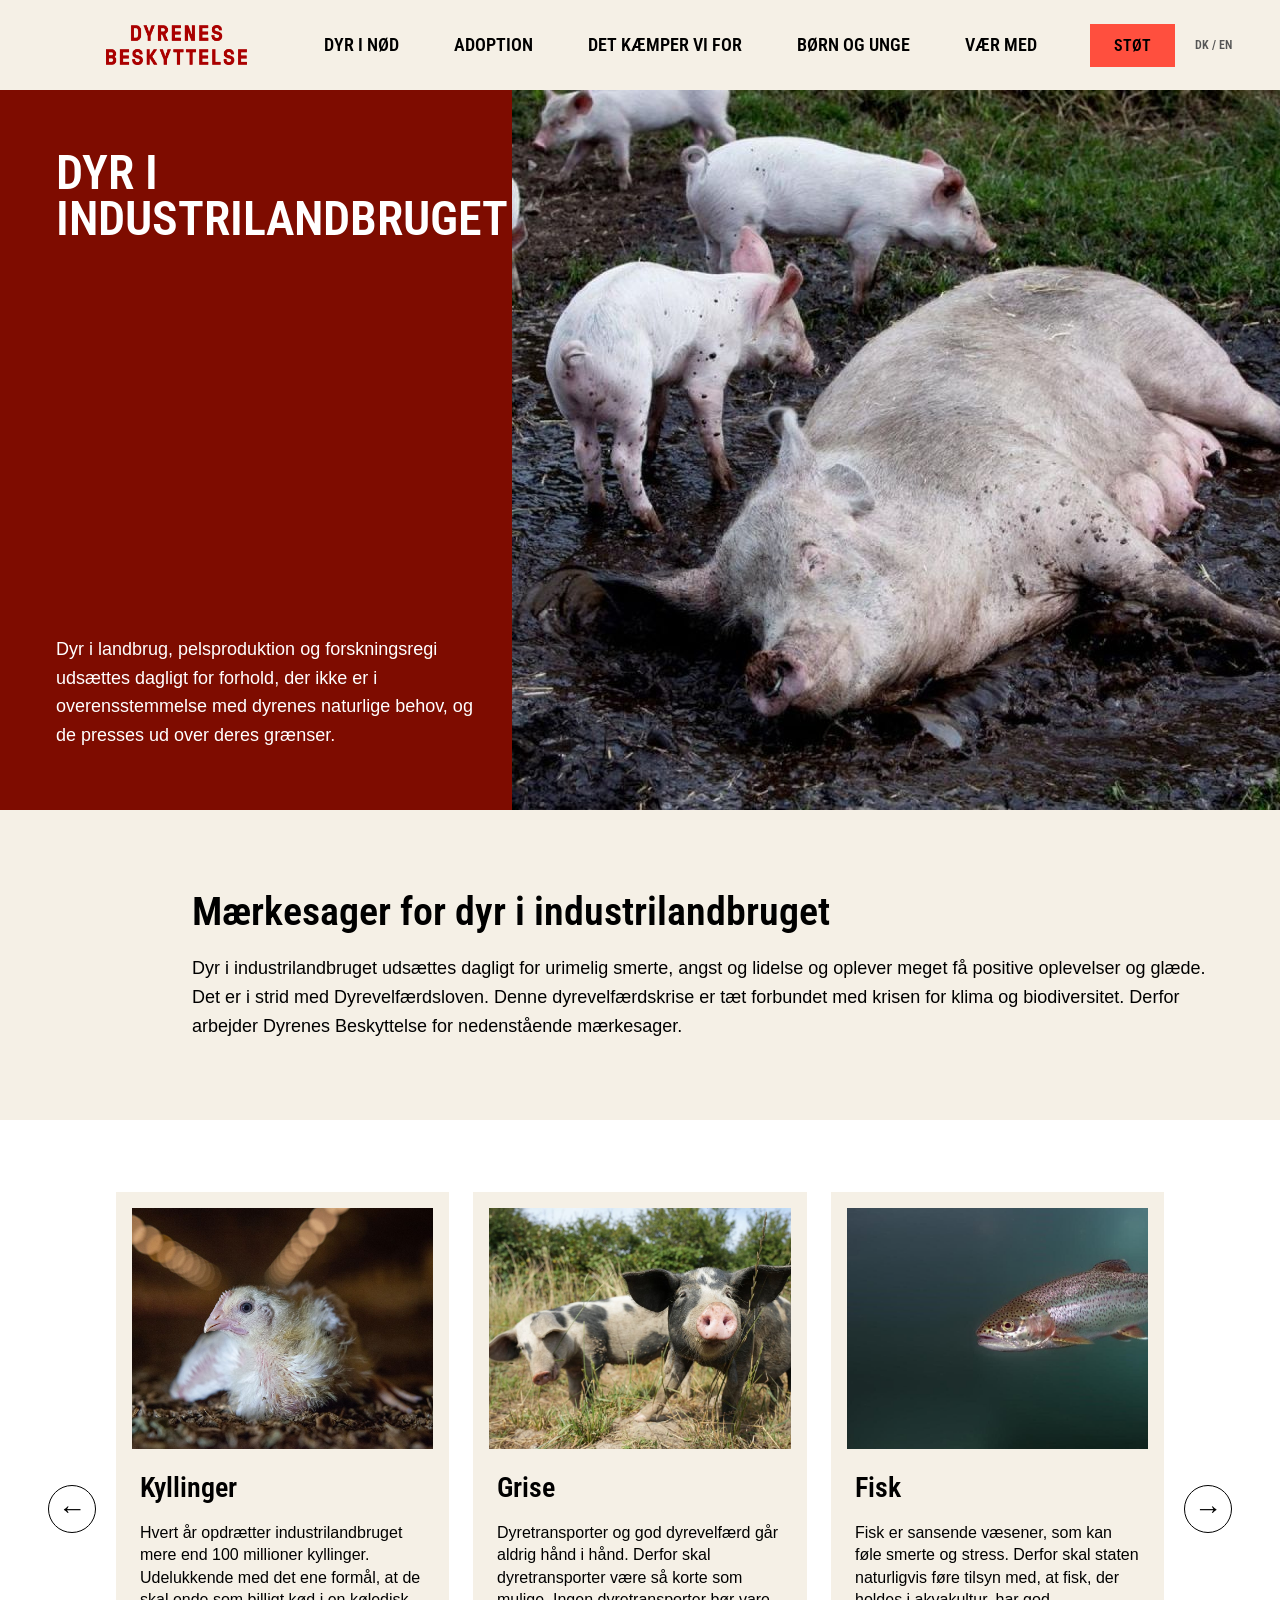
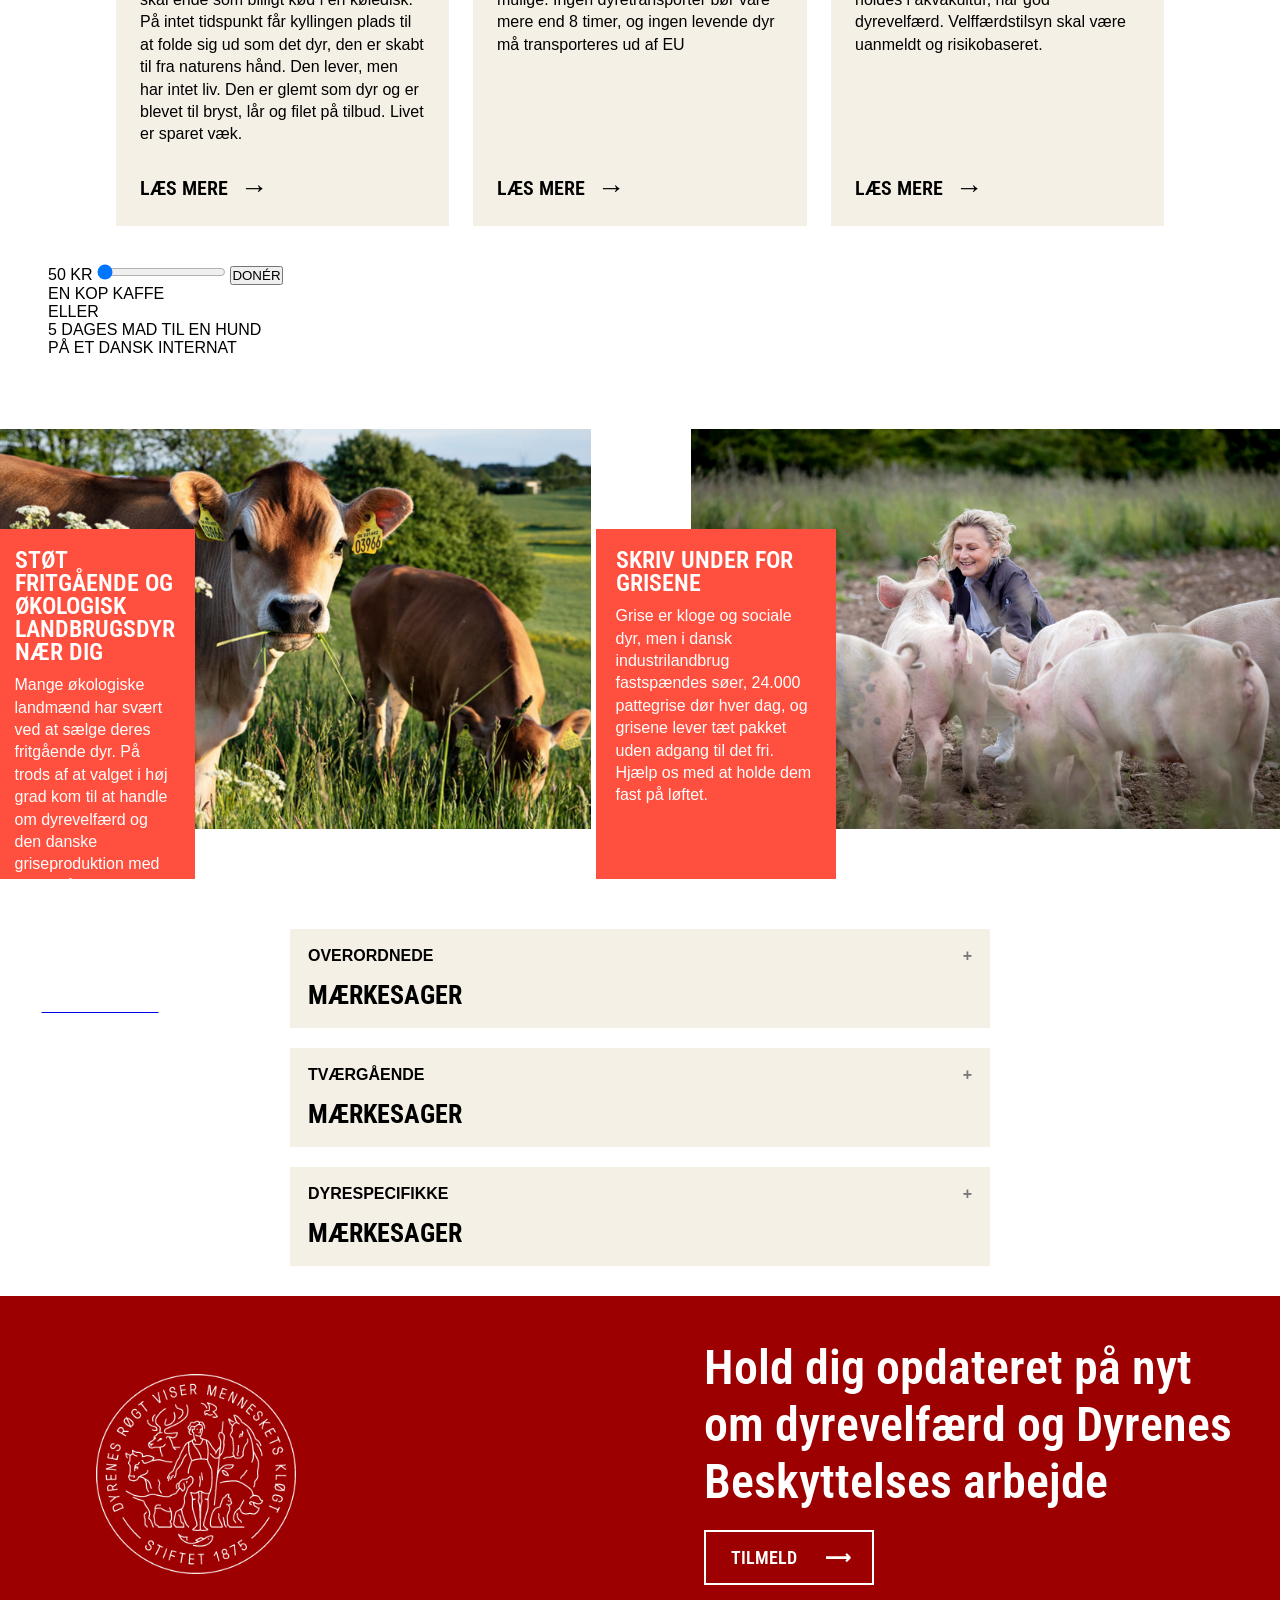
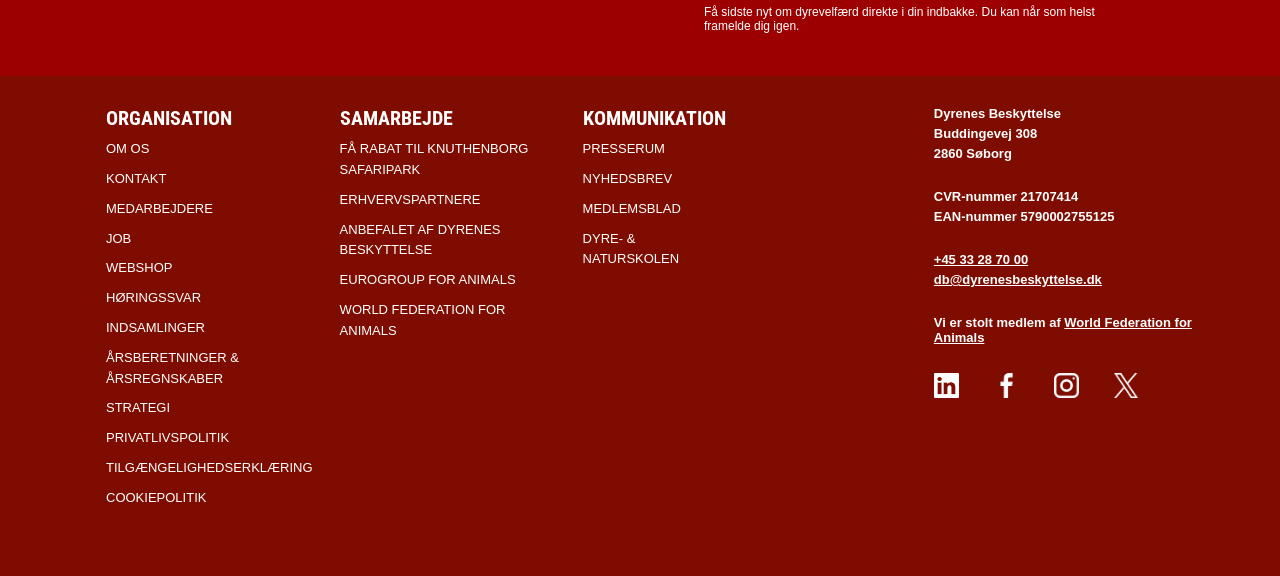
==== index.html @ 5dc99b16 "Rettelser" ====
<!DOCTYPE html>
<html lang="da">
<head>
    <meta charset="UTF-8">
    <meta name="viewport" content="width=device-width, initial-scale=1.0">
    <title>Dyrenes Beskyttelse</title>
    <link rel="icon" href="images/favicon.ico" type="image/x-icon">
    

    <link rel="stylesheet" href="stylesheet/style.css">
    <link rel="stylesheet" href="stylesheet/donationsslider.css">

    <link rel="preconnect" href="https://fonts.googleapis.com">
    <link rel="preconnect" href="https://fonts.gstatic.com" crossorigin>
    <link href="https://fonts.googleapis.com/css2?family=Roboto+Condensed:wght@600&display=swap" rel="stylesheet">
    <script src="scripts/carousel.js" defer></script>
    <script src="scripts/slide-drawer.js" defer></script>
    <script src="scripts/donation-slider.js" defer></script>
    <script src="scripts/accordion.js" defer></script>
</head>
<body>
    <header class="navbar">
        <a href="#" class="logo" aria-label="Forside">
            <img src="images/logoet.png" alt="Dyrenes Beskyttelse logo">
        </a>

        <nav aria-label="Hovednavigation">
            <ul class="nav-links">
                <li><a href="#">Dyr i nød</a></li>
                <li><a href="#">Adoption</a></li>
                <li><a href="index.html">Det kæmper vi for</a></li>
                <li><a href="#">Børn og unge</a></li>
                <li><a href="#">Vær med</a></li>
            </ul>
        </nav>
        
        <div class="nav-actions">
            <button class="support-btn" type="button">STØT</button>
            <span class="language-switch">DK / EN</span>
        </div>
    </header>

    <main>
        <section class="hero" aria-label="Hero banner">
            <div class="hero-content">
                <div class="hero-text">
                    <h1>Dyr i industrilandbruget</h1>
                    <p>Dyr i landbrug, pelsproduktion og forskningsregi udsættes dagligt for forhold, der ikke er i overensstemmelse med dyrenes naturlige behov, og de presses ud over deres grænser.</p>
                </div>
            </div>
            <div class="hero-image-wrap">
                <img src="images/dyr-i-industrilandbruget.jpg" alt="Dyr i industrilandbruget">
            </div>
        </section>
        <section class="content-section">
            <div class="content-section-inner">
                <h1>Mærkesager for dyr i industrilandbruget</h1>
                <p>Dyr i industrilandbruget udsættes dagligt for urimelig smerte, angst og lidelse og oplever meget få positive oplevelser og glæde. Det er i strid med Dyrevelfærdsloven. Denne dyrevelfærdskrise er tæt forbundet med krisen for klima og biodiversitet. Derfor arbejder Dyrenes Beskyttelse for nedenstående mærkesager.</p>
            </div>
        </section>

        <section>
            <div class="support-drawer" id="supportDrawer">
                <div class="support-drawer__inner">
                    <button class="support-drawer__close" id="supportDrawerClose">&#10799;</button>

                    <h2>Hvordan vil du støtte?</h2>
                    <p>poop</p>

                    <form>
                        <label>Navn:</label>
                        <input type="text" />

                        <label>Telefon:</label>
                        <input type="text" />

                        <label>E-mail:</label>
                        <input type="email" />

                        <label>Vejnavn og husnummer:</label>
                        <input type="text" />

                        <button class="support-drawer__submit">BESTIL SALGSVURDERING</button>
                    </form>

                </div>
            </div>
        </section>

        <section class="issue-carousel" aria-label="Flere mærkesager">
            <div class="issue-carousel-inner" data-issue-carousel>
                <div class="carousel-shell">
                    <button class="carousel-arrow" type="button" data-carousel-direction="previous" aria-label="Vis forrige mærkesag">&#8592;</button>
                    <div class="carousel-viewport">
                        <div class="carousel-track">
                            <article class="carousel-card">
                                <img src="images/kylling.jpg" alt="Kylling i en stald">
                                <div class="carousel-card-content">
                                    <h2>Kyllinger</h2>
                                    <p>Hvert år opdrætter industrilandbruget mere end 100 millioner kyllinger. Udelukkende med det ene formål, at de skal ende som billigt kød i en køledisk. På intet tidspunkt får kyllingen plads til at folde sig ud som det dyr, den er skabt til fra naturens hånd. Den lever, men har intet liv. Den er glemt som dyr og er blevet til bryst, lår og filet på tilbud. Livet er sparet væk.</p>
                                    <a class="carousel-card-link" href="kyllinger.html">LÆS MERE <span aria-hidden="true">&#8594;</span></a>
                                </div>
                            </article>
                            <article class="carousel-card">
                                <img src="images/glade-grise-udenfor.jpg" alt="Grise udenfor">
                                <div class="carousel-card-content">
                                    <h2>Grise</h2>
                                    <p>
                                        Dyretransporter og god dyrevelfærd går aldrig hånd i hånd. Derfor skal dyretransporter være så korte som mulige. Ingen dyretransporter bør vare mere end 8 timer, og ingen levende dyr må transporteres ud af EU
                                    </p>
                                    <a class="carousel-card-link" href="grise.html">LÆS MERE <span aria-hidden="true">&#8594;</span></a>
                                </div>
                            </article>
                            <article class="carousel-card">
                                <img src="images/flot-fisk.jpg" alt="Fisk i vand">
                                <div class="carousel-card-content">
                                    <h2>Fisk</h2>
                                    <p>
                                        Fisk er sansende væsener, som kan føle  smerte og stress.
                                        Derfor skal staten naturligvis føre tilsyn med, at fisk, der
                                        holdes i akvakultur, har god dyrevelfærd. Velffærdstilsyn
                                        skal være uanmeldt og risikobaseret.
                                    </p>
                                    <a class="carousel-card-link" href="fisk.html">LÆS MERE <span aria-hidden="true">&#8594;</span></a>
                                </div>
                            </article>
                            <article class="carousel-card carousel-card--transport">
                                <img src="images/grisetransport.jpg" alt="Grise på transport">
                                <div class="carousel-card-content">
                                    <h2>Stop Brutale Dyretransporter</h2>
                                    <p>Dyretransporter og god dyrevelfærd går aldrig hånd i hånd. Derfor skal dyretransporter være så korte som mulige. Ingen dyretransporter bør vare mere end 8 timer, og ingen levende dyr må transporteres ud af EU</p>
                                    <a class="carousel-card-link" href="dyretransporter.html">LÆS MERE <span aria-hidden="true">&#8594;</span></a>
                                </div>
                            </article>
                            <article class="carousel-card">
                                <img src="images/ko-i-industrilandbrug-bovaer.jpg" alt="Ko i industrilandbruget">
                                <div class="carousel-card-content">
                                    <h2>Bovaer</h2>
                                    <p>Bovaer skal mindske køers metanudslip. Dyrenes Beskyttelse mener, at færre dyr i produktionen er vigtigere for dyrevelfærden end kemiske fodertilsætningsstoffer.</p>
                                    <a class="carousel-card-link" href="bovaer.html">LÆS MERE <span aria-hidden="true">&#8594;</span></a>
                                </div>
                            </article>
                        </div>
                    </div>
                    <button class="carousel-arrow" type="button" data-carousel-direction="next" aria-label="Vis næste mærkesag">&#8594;</button>
                <br>
                </div>
            </div>

<div class="donation-widget">
	<section class="donation" aria-label="Vælg dit donationsbeløb">
		<section class="donation__controls">
			<output class="donation__amount" data-donation-amount aria-live="polite">50 KR</output>
			<input
				class="donation__slider"
				data-donation-slider
				type="range"
				min="50"
				max="500"
				step="50"
				value="50"
				aria-label="Vælg donationsbeløb i kroner"
			>
			<button class="donation__button" type="button">DONÉR</button>
		</section>

		<section class="donation__impact" aria-live="polite" aria-atomic="true">
			<p class="donation__equivalent" data-donation-equivalent>EN KOP KAFFE</p>
			<p class="donation__separator">ELLER</p>
			<p class="donation__description" data-donation-description>5 DAGES MAD TIL EN HUND<br>PÅ ET DANSK INTERNAT</p>
		</section>
	</section>
</div>

        </section>

        <section class="two-link-img">
            <img src="images/ko.png" alt="STØT FRITGÅENDE OG ØKOLOGISK LANDBRUGSDYR NÆR DIG">
            <img src="images/støt-grisene.png" alt="STØT GRISENE">
        </section>
        <section class="two-link-box">
            <div class="two-link-box-inner">
                <h1>Støt fritgående og økologisk landbrugsdyr nær dig</h1>
                <p>Mange økologiske landmænd har svært ved at sælge deres fritgående dyr. På trods af at valget i høj grad kom til at handle om dyrevelfærd og den danske griseproduktion med fokus på blandt andet fritgående grise, så er der ikke et marked til økogrise lige nu. </p>
                <a href="fritgaaende-landbrugsdyr.html">
  	            <button class="frit-btn" type="button">Læs mere &nbsp; &nbsp; ⟶</button>
                </a> 
            </div>
            <div class="two-link-box-inner">
                <h1>Skriv under for grisene</h1>
                <p>Grise er kloge og sociale dyr, men i dansk industrilandbrug fastspændes søer, 24.000 pattegrise dør hver dag, og grisene lever tæt pakket uden adgang til det fri. Hjælp os med at holde dem fast på løftet.</p>
                <button class="transp-btn" type="button">Skriv under her &nbsp; &nbsp; &nbsp; ⟶</button>
            </div>
        </section>

        <section class="placing-accordion">   
<button class="accordion">
    <h1>OVERORDNEDE</h1>
    <br>
    <h2>MÆRKESAGER</h2>
</button>
<div class="panel">
    <ol class="bullet">
        <li>En bæredygtig produktion af dyr kræver god dyrevelfærd og respekt for klima og biodiversiteten</li>
        <li>Et økologisk fødevaresystem med fokus på plantebaserede fødevarer og en animalsk produktion med reduceret dyretæthed og styrket lokal slagtning.</li>
        <li>National dyrevelfærdslov, som er udmøntet i konkrete dyrevelfærdsforbedringer for alle dyrearter</li>                
        <li>EU-dyrevelfærdslovgivning, der sikrer bedre dyrevelfærd for alle dyrearter</li>
        <li>EU-mærkning af fødevarer efter produktionsmetoder og dyrevelfærdsindikatorer</li>
        <li>”Anbefalet af Dyrenes Beskyttelse” udgør minimumskrav for det gode dyreliv</li>
    </ol>
</div>

<button class="accordion">
    <h1>TVÆRGÅENDE</h1>
    <br>
    <h2>MÆRKESAGER</h2>
</button>
<div class="panel">
    <ol class="bullet">
        <li>Ingen dyr i bure – alle dyr på friland</li>
        <li>Stop for lemlæstelser af dyr</li>
        <li>Stop for ensidig avl af dyr, der skaber dyrevelfærdsproblemer</li>                
        <li>Forbud mod lange transporter af levende dyr (over 8 timer)</li>
        <li>Forbud mod lange transporter af ikke-fravænnede kalve</li>
        <li>Velfærdstilsyn for fisk i akvakultur</li>
    </ol>
</div>

<button class="accordion">
    <h1>DYRESPECIFIKKE</h1>
    <br>
    <h2>MÆRKESAGER</h2>
</button>
<div class="panel">
    <ol class="bullet">
        <li>Udfasning af CO2 bedøvelse af svin</li>
        <li>Forbud mod fiksering af søer > Løse søer</li>
        <li>Stop for rutinemæssig halekupering af grise > Hele haler</li>                
        <li>Forbud mod kirurgisk kastration af hangrise > Intakte hangrise</li>
        <li>Stop for avl for meget store kuld hos søer > Større overlevelse hos pattegrise</li>
        <li>Lovkrav om grovfoder til søer og slagtesvin > færre mavesår hos søer og slagtesvin – </li>
        <li>Krav om mindsket brug af antibiotika til pattegrise > Senere fravænning af pattegrise</li>
        <li>Forbud mod minkavl > Ingen mink i produktion </li>
        <li>Udfasning/regulering af bedøvelse af fjerkræ med vandbad/strøm</li>                
        <li>Forbud mod hurtigt voksende slagtekyllinger > Langsomt voksende slagtekyllinger</li>
        <li>Forbud mod burægsproduktion > Ingen høner i bure</li>
        <li>Forbud mod produktionen af foie gras i Europa og stop for import og markedsføring > ingen tvangsfodring af ænder</li>
        <li>Fjerkræ på friland – krav om adgang til udeareal for fjerkræ</li>
        <li>Stop for tidlig adskillelse af ko og kalv > Ko-kalv sammen</li>
        <li>Ingen kvæg skal gå på stald året rundt > Alle kvæg på græs</li>                
        <li>En bæredygtig malkekvægsproduktion inkluderer også kalve og ungdyr</li>
        <li>Færre halte malkekøer > Sunde malkekøer uden klov- og lemmelidelser</li>
        <li>Mest mulig begrænsning af dyr til forsøg i forskning og undervisning, herunder mindst mulig smerte/lidelse/angst, fremme af alternativer samt forbedring af opstaldning og pasning</li>
        <li>Forbud mod brug af hesteblodshormoner</li>
    </ol>
</div>
</section>

      <!-- Her starter footeren -->
        <section>
            <div class="footer-top">
                <img class="footer-emblem" src="images/Dyrenes-Beskyttelse-case-emblem.png" alt="Dyrenes Beskyttelse-emblem">
                <div class="footer-top-text">
                    <h1>Hold dig opdateret på nyt <br> om dyrevelfærd og Dyrenes <br> Beskyttelses arbejde</h1>
                    <button class="footer-top-btn" type="button">TILMELD &nbsp; &nbsp; &nbsp; ⟶</button>
                    <p>Få sidste nyt om dyrevelfærd direkte i din indbakke. Du kan når som helst <br> framelde dig igen.</p>
                </div>
            </div>
        </section>

        <footer class="footer">
            <div class="footer-nav-item">
                <h3>ORGANISATION</h3>
                <ul style = "list-style-type: none;">
                    <li>OM OS</li>
                    <li>KONTAKT</li>
                    <li>MEDARBEJDERE</li>
                    <li>JOB<li>
                    <li>WEBSHOP</li>
                    <li>HØRINGSSVAR</li>
                    <li>INDSAMLINGER</li>
                    <li>ÅRSBERETNINGER & <br> ÅRSREGNSKABER</li>
                    <li>STRATEGI</li>
                    <li>PRIVATLIVSPOLITIK</li>
                    <li>TILGÆNGELIGHEDSERKLÆRING</li>
                    <li>COOKIEPOLITIK</li>
                </ul>
            </div>

            <div class="footer-nav-item">
                <h3>SAMARBEJDE</h3>
                <ul style = "list-style-type: none;">
                    <li>FÅ RABAT TIL KNUTHENBORG <br> SAFARIPARK</li>
                    <li>ERHVERVSPARTNERE</li>
                    <li>ANBEFALET AF DYRENES <br> BESKYTTELSE</li>
                    <li>EUROGROUP FOR ANIMALS<li>
                    <li>WORLD FEDERATION FOR ANIMALS</li>
                </ul>
            </div>

            <div class="footer-nav-item">
                <h3>KOMMUNIKATION</h3>
                <ul style = "list-style-type: none;">
                    <li>PRESSERUM</li>
                    <li>NYHEDSBREV</li>
                    <li>MEDLEMSBLAD</li>
                    <li>DYRE- & NATURSKOLEN<li>
                </ul>
            </div>

            <div class="footer-nav-contact">
                <p>Dyrenes Beskyttelse</p>
                <p>Buddingevej 308</p>
                <p>2860 Søborg</p>
                <br>
                <p>CVR-nummer 21707414</p>
                <p>EAN-nummer 5790002755125</p>
                <br>
                <p class="footer-link">+45 33 28 70 00</p>
                <p class="footer-link">db@dyrenesbeskyttelse.dk</p>
                <br>
                <p>Vi er stolt medlem af <span class="p footer-link">World Federation for Animals</span></p>
                <br>
                <div class="socials-logo">
                    <img src="images/linkedin-logo.png" alt="LinkedIn Logo">
                    <img src="images/facebook-logo.png" alt="Facebook Logo">
                    <img src="images/instagram-logo.png" alt="Instagram Logo">
                    <img src="images/twitter-logo.png" alt="Twitter Logo">
                </div>
            </div>
        </footer>
    </main>
</body>
</html>
---- stylesheet/style.css ----
*{
    margin:0;
    padding:0;
    box-sizing:border-box;
}

:root{
    --bg:#F5F0E6;
    --red:#7E0C00;
    --button:#FF4F3E;
    --dark:#000000;
    --footer-top:#9D0000;
}

body{
    padding-top: 90px;
    background:#fff;
    font-family:Helvetica, sans-serif;
}

ul {
    padding-left: 25px;
}

li {
    font-size:18px;
    line-height:1.6;

    color: #000;
    font-family: "Roboto", sans-serif;
    font-size: 13px;
    margin-bottom: 9px;
    margin-top: 9px;
    cursor: auto;
}

h3 {
    color: #fff;
    font-family:"Roboto Condensed", sans-serif;
    font-size: 20px;
}

/* NAVBAR */
.navbar{
    height:90px;
    background:var(--bg);
    z-index: 999;

    position: fixed;
    top: 0;
    width: 100%;

    display:flex;
    align-items:center;
    justify-content:space-between;

    padding: 0 48px;
    padding-left: 106px;
    
}

/* LOGO */

.logo{
    display:flex;
    align-items:center;
    flex-shrink:0;
}

.logo img {
    height:40px;
    width:auto;
    display:block;
}

/* MENU */

.nav-links {
    display:flex;
    align-items:center;
    list-style:none;
    gap:55px;
}

.nav-links a {
    text-decoration:none;
    color:#000;

    font-family:"Roboto Condensed", sans-serif;
    font-size:18px;
    font-weight:600;
    text-transform:uppercase;
}

.nav-links a:hover{
    text-decoration-line: underline;
    text-decoration-color: var(--button);
}

/* HØJRE SIDE */

.nav-actions{
    display:flex;
    align-items:center;
    gap:20px;
}

/* STØT KNAP */

.support-btn{
    border:none;
    background:#FF4F3E;

    padding:12px 24px;

    cursor:pointer;

    font-family:"Roboto Condensed", sans-serif;
    font-size:16px;
    font-weight:600;
    text-transform:uppercase;
}

/* DK / EN */

.language-switch{
    font-family:"Roboto Condensed", sans-serif;
    font-size:12px;
    font-weight:600;

    color:#555;
}

/* HERO */

.hero{
    height:720px;
    display:flex;
    width:100%;
    background:#fff;
}

.hero-content{
    width:40%;
    background:#7E0C00;
    display:flex;
    align-items:stretch;
    justify-content:center;
    padding:60px 60px 60px 90px;
}

.hero-text{
    display:flex;
    flex-direction:column;
    justify-content:space-between;
    max-width:430px;
    color:#fff;
}

.hero-text h1{
    font-family:"Roboto Condensed", sans-serif;
    font-size:48px;
    line-height:0.96;
    font-weight:600;
    text-transform:uppercase;
    margin-bottom:32px;
}

.hero-text p{
    font-family:Helvetica, Arial, sans-serif;
    font-size:18px;
    line-height:1.6;
    color:#fff;
}

.hero-image-wrap{
    flex:1;
    background:#f3f3f3;
    overflow:hidden;
}

.hero-image-wrap img{
    width:100%;
    height:100%;
    display:block;
    object-fit:cover;
}

/* støt drawer*/

.support-drawer {
    position: fixed;
    top: 0;
    right: -650px; 
    width: 650px;
    height: 100vh;
    background: #ffffff;
    border-radius: 15px 0px 0px 15px;
    box-shadow: 0px;
    transition: right 0.45s ease;
    z-index: 9999;
    display: flex;
    flex-direction: column;
    overflow-y: auto;
}

.support-drawer.open {
    right: 0;
    box-shadow: -8px 0px 10px rgba(0,0,0,0.18);
}

.support-drawer__inner {
    margin: 80px 50px 20px 50px;
    padding: 20px 20px 0px 20px;
    border: 1px solid #cfcfcf;
}

.support-drawer__close {
    position: absolute;
    top: 22px;
    right: 22px;
    font-size: 34px;
    background: none;
    border: none;
    cursor: pointer;
    color:var(--dark);
}

.support-drawer__inner h2 {
    font-weight: bold;
    margin-bottom: 5px;
    font-family:"Roboto Condensed", sans-serif;
    color: var(--dark);
    text-align: left;
}

.support-drawer__inner p {
    font-size: 16px;
    line-height: 1.55;
    color: #444;
    margin-bottom: 30px;
    font-family: sans-serif;
    text-align: left;
}

.support-drawer__inner .accentuated {
    font-weight: bold;
}

.support-drawer form {
    display: flex;
    flex-direction: column;
    gap: 22px;
}

.support-drawer label {
    font-size: 15px;
    font-weight: 600;
    color: #222;
    margin-bottom: 6px;
    font-family: sans-serif;
}

.donation-button  {
    padding: 14px;
    border: 1px solid #cfcfcf;
    font-size: 16px;
    color: #000;
    font-family: sans-serif;
    font-weight: 100;
    outline: 0px;
}

.clicked {
    background-color: #00ff00;
}

.support-drawer input {
    padding: 14px;
    border: 1px solid #cfcfcf;
    font-size: 16px;
    color: #000;
    font-family: sans-serif;
    font-weight: 100;
    outline: 0px;
}

.support-drawer input:focus {
    border: 1px solid var(--red);
    box-shadow: 0 0 0 5px rgba(158, 0, 0, 0.18);
}

.support-drawer__submit {
    margin-top: 10px;
    padding: 15px 16px;
    background: var(--footer-top);
    color: #fff;
    border: 0px solid;
    font-size: 17px;
    font-weight: 600;
    cursor: pointer;
    border-radius: 0px;
}

.donation-button {
    margin-top: 10px;
    padding: 15px 16px;
    background: #fff;
    color: #000;
    border: 0.5px solid #cfcfcf;
    font-size: 17px;
    font-weight: 600;
    cursor: pointer;
    border-radius: 0px;
}

.donation-button__selected {
    margin-top: 10px;
    padding: 15px 16px;
    background: var(--footer-top);
    color: #fff;
    border: 1px solid #cfcfcf;
    font-size: 17px;
    font-weight: 600;
    cursor: pointer;
    border-radius: 0px;
}

.buttons-row {
    display: flex;
    flex-direction: row;
    align-items: center;
}

.inputfield-row {
    display: flex;
    flex-direction: row;
    gap: 45px;
    align-items: center;
}

.support-drawer .input-wrapper {
    position: relative;
    display: flex;
    flex: 1;
}

.support-drawer .input-wrapper input {
    width: 100%;
    box-sizing: border-box;
}

.support-drawer .input-wrapper.required::after {
    content: "*";
    position: absolute;
    right: 16px;
    top: 60%;
    transform: translateY(-50%);
    color: #999999;
    font-size: 25px;
    pointer-events: none;
}

.columnpls {
    display: flex;
    flex-direction: column;
}

.missing-input__customAmount,
.missing-input__firstnameSign, .missing-input__lastnameSign, .missing-input__emailSign,
.missing-input__firstnameSupport, .missing-input__lastnameSupport, .missing-input__emailSupport {
    margin-top: 5px;
    font-style: italic;
    font-size: 13px;
    color: var(--red);
    display: block;
}

.container {
    display: block;
    position: relative;
    padding-left: 35px;
    margin-bottom: 12px;
    cursor: pointer;
    font-size: 22px;
    user-select: none;
}

/* Hide the browser's default checkbox */
.container input {
    position: absolute;
    opacity: 0;
    cursor: pointer;
    height: 0;
    width: 0;
}

/* Create a custom checkbox */
.checkmark {
    position: absolute;
    top: 0;
    left: 0;
    height: 25px;
    width: 25px;
    border: solid 1px #cfcfcf;
    border-radius: 50px;
}

.checkmark:hover {
    border: 1px solid var(--red);
    box-shadow: 0 0 0 5px rgba(158, 0, 0, 0.18);
    transition: all 0.25s ease;
}

/* checkmark icon is hidden by default */
.checkmark:after {
    content: "";
    position: absolute;
    display: none;
}

/* and toggled when clicked */
.container input:checked ~ .checkmark:after {
    display: block;
}

/* styling the icon itself */
.container .checkmark:after {
    left: 8px;
    top: 4px;
    width: 5px;
    height: 10px;
    border: solid #cfcfcf;
    border-width: 0 3px 3px 0;
    transform: rotate(45deg);
}

/* just to get the checkmark and the text aligned */
.checkmark-desc__box {
    display: flex;
    flex-direction: row;
    margin-bottom: -40px;
}

.checkmark-desc__box p, .privacypolicy-text p {
    text-align: left;
}

/* content section */

.content-section{
    background:var(--bg);
    padding-bottom: 80px;
    padding-top: 80px;
}

.content-section-inner{
    max-width:1040px;
    margin-left: 15%;
        
}

.content-section-inner h1 {
    font-family:"Roboto Condensed", sans-serif;
    font-size:40px;
    line-height:1.1;
    font-weight:600;
    margin-bottom:20px;
}

.content-section-inner p{
    font-size:18px;
    line-height:1.6;
}

.content-section h1{
    font-family:"Roboto Condensed", sans-serif;
    font-size:40px;
    line-height:1.1;
    font-weight:600;
    margin-bottom:20px;
    
}

.bodytext-section{
    background: #fff;
    padding-top: 40px;
}

.bodytext-section-inner{
    max-width:1040px;
    margin-left: 15%;
        
}

.bodytext-section h1{
    font-family:"Roboto Condensed", sans-serif;
    font-size:40px;
    line-height:1.1;
    font-weight:600;
    margin-bottom:20px;
    
}

.bodytext-section p, li{
    font-size:18px;
    line-height:1.6;  
}

.bullet li{
    font-family: Helvetica, Arial, sans-serif;
    font-size:18px;
    line-height:1.6;
    color: black;
    cursor: auto;
}

.issue-carousel{
    background:#fff;
    padding:72px 48px;
}

.issue-carousel-inner{
    max-width:1440px;
    margin:0 auto;
}

.carousel-shell{
    display:grid;
    grid-template-columns:48px minmax(0, 1fr) 48px;
    align-items:center;
    gap:20px;
}

.carousel-viewport{
    min-width:0;
    overflow:hidden;
}

.carousel-track{
    display:flex;
    gap:24px;
    width:calc(166.666667% + 16px);
    transition:transform 350ms ease;
}

.carousel-card{
    display:flex;
    flex:0 0 calc((100% - 96px) / 5);
    flex-direction:column;
    min-width:0;
    background:var(--bg);
}

.carousel-card > img{
    display:block;
    width:calc(100% - 32px);
    aspect-ratio:5 / 4;
    margin:16px auto 0;
    object-fit:cover;
}

.carousel-card-content{
    display:flex;
    flex:1;
    flex-direction:column;
    align-items:flex-start;
    padding:24px;
    container-type:inline-size;
}

.carousel-card h2{
    margin-bottom:18px;
    font-family:"Roboto Condensed", sans-serif;
    font-size:28px;
    line-height:1.1;
    font-weight:600;
    white-space:nowrap;
}

.carousel-card--transport h2{
    font-size:clamp(12px, 8cqi, 22px);
}

.carousel-card p{
    margin-bottom:28px;
    font-size:16px;
    line-height:1.4;
}

.carousel-card-link{
    display:inline-flex;
    align-items:center;
    gap:12px;
    margin-top:auto;
    color:#000;
    font-family:"Roboto Condensed", sans-serif;
    font-size:20px;
    font-weight:600;
    text-decoration:none;
}

.carousel-card-link span{
    font-family:Arial, sans-serif;
    font-size:28px;
    line-height:1;
}

.carousel-card-link:hover{
    color:var(--red);
}

.carousel-arrow{
    display:grid;
    width:48px;
    aspect-ratio:1;
    place-items:center;
    border:1px solid #000;
    border-radius:50%;
    background:#fff;
    color:#000;
    cursor:pointer;
    font-size:28px;
    line-height:1;
}

.carousel-arrow:hover{
    background:var(--bg);
}

.two-link-img{
    display: flex;
    flex-direction: row;
    justify-content: center;
    height: 400px;
    gap: 100px;
}

.two-link-box{
    display: flex;
    flex-direction: row;
    justify-content: center;
    height: 400px;
    gap: 401px;
    margin-right: 450px;
    margin-top: -300px;
}

.two-link-box-inner{
    height: 350px;
    width: 300px;
    background-color: var(--button);
    padding: 20px;

}

.two-link-box-inner h1{
    font-family:"Roboto Condensed", sans-serif;
    font-size:24px;
    line-height:0.96;
    font-weight:600;
    text-transform:uppercase;
    color: #fff;
    margin-bottom: 10px;
}

.two-link-box-inner p{
    font-family:Helvetica, Arial, sans-serif;
    font-size:16px;
    line-height:1.4;
    color: #fff;
}

.frit-btn{
    display: flex;
    width: 151px;
    border: 2px solid #fff;
    color: #fff;
    background:transparent;
    padding-top: 10px;
    padding-bottom: 10px;
    padding-left: 25px;
    margin: 17px 0px 0px 0px;

    cursor:pointer;

    font-family:"Roboto Condensed", sans-serif;
    font-size:18px;
    font-weight:600;
}

.transp-btn{
    display: flex;
    width: 200px;
    border: 2px solid #fff;
    color: #fff;
    background:transparent;
    padding-top: 10px;
    padding-bottom: 10px;
    padding-left: 25px;
    margin: 85px 0px 0px 0px;

    cursor:pointer;

    font-family:"Roboto Condensed", sans-serif;
    font-size:18px;
    font-weight:600;
}

.placing-accordion{
    display: flex;
    width: 100%;
    flex-direction: column;
    align-items: center;
    gap: 20px;
    margin-bottom: 30px;
}

.accordion {
    background-color: #F5F0E6;
    color: #444;
    cursor: pointer;
    padding: 18px;
    width: 700px;
    border: none;
    text-align: left;
    outline: none;
    transition: 0.4s;
}

.accordion h1{
    font-family:Helvetica, Arial, sans-serif;
    font-size:16px;
    font-weight:0px;
    color: var(--dark);
}

.accordion h1::after{
    content: '\002B';
    color: #777;
    font-weight: bold;
    float: right;
    margin-left: 5px;
}

.accordion h2{
    font-family:"Roboto Condensed", sans-serif;
    font-size:26px;
    font-weight:600px;
    color: var(--dark);
}

.active h1:after {
  content: "\2212";
}

.panel {
    width: 700px;
    padding: 0px 60px;
    background-color: #F5F0E6;
    max-height: 0;
    overflow: hidden;
    transition: max-height 0.2s ease-out;
    margin-top: -20px;
}


.footer-top{
    height:380px;
    background: var(--footer-top);
    z-index: 999;
    width: 100%;

    display:flex;
    flex-direction: row;
    align-items:center;
    justify-content:space-between;

    padding:0 48px;
}

.footer-top h1{
    font-family:"Roboto Condensed", sans-serif;
    font-size:48px;
    font-weight:600;
    color: #fff;
}

.footer-top p{
    font-family:Helvetica, Arial, sans-serif;
    font-size:12px;
    font-weight:300;
    color: #fff;
}

.footer-emblem{
    display:block;
    width:200px;
    height:auto;
    margin-bottom:24px;
    margin-left: 48px;
}

.footer-top-text    {
    display: flex;
    flex-direction: column;
}

.footer-top-btn {
    display: flex;
    justify-items: right;
    width: 170px;
    border: 2px solid #fff;
    color: #fff;
    background:transparent;
    padding-top: 15px;
    padding-bottom: 15px;
    padding-left: 25px;
    margin-top: 20px;
    margin-bottom: 20px;

    cursor: pointer;

    font-family:"Roboto Condensed", sans-serif;
    font-size:18px;
    font-weight:600;
}

.footer {
    height: 500px;
    background: var(--red);
    z-index: 998;
    width: 100%;

    display: flex;
    flex-direction: row;
    padding: 30px 48px;
    padding-left: 106px;
    gap: 27px;
}

.footer li {
    margin-left: -25px;

    color: #fff;
    font-family: "Roboto", sans-serif;
    font-size: 13px;
    margin-bottom: 9px;
    margin-top: 9px;
    cursor: pointer;
}

.footer p {
    color: #fff;
    font-family: "Roboto", sans-serif;
    font-size: 13px;
    font-weight: bold;
}

.footer-nav-item {
    display: flex;
    flex-direction: column;
}

.footer-nav-contact {
    display: flex;
    flex-direction: column;
    margin-left: 178px;
    gap: 5px;
}

.footer-link {
    color: #fff;
    font-family: "Roboto", sans-serif;
    font-size: 13px;
    text-decoration: underline;
    cursor: pointer;
}

.footer-link:hover {
    text-decoration: none;
}

.socials-logo{
    display:flex;
    align-items:center;
    flex-shrink:0;
    gap: 35px;
    cursor: pointer;
}

.socials-logo img{
    height:25px;
    width:auto;
    display:block;
}

@media (max-width: 900px){
    .hero{
        flex-direction:column;
        height:auto;
    }

    .hero-content{
        width:100%;
        min-height:420px;
        padding:50px 30px;
    }

    .hero-text h1{
        font-size:42px;
    }

    .content-section{
        padding:50px 30px;
    }

    .issue-carousel{
        padding:56px 24px;
    }

    .carousel-shell{
        grid-template-columns:40px minmax(0, 1fr) 40px;
        gap:12px;
    }

    .carousel-arrow{
        width:40px;
        font-size:24px;
    }

    .carousel-track{
        width:calc(250% + 36px);
    }
}

@media (max-width: 600px){
    .issue-carousel{
        padding:40px 16px;
    }

    .carousel-shell{
        grid-template-columns:32px minmax(0, 1fr) 32px;
        gap:8px;
    }

    .carousel-arrow{
        width:32px;
        font-size:20px;
    }

    .carousel-track{
        width:calc(500% + 96px);
    }

    .carousel-card-content{
        padding:20px;
    }
}
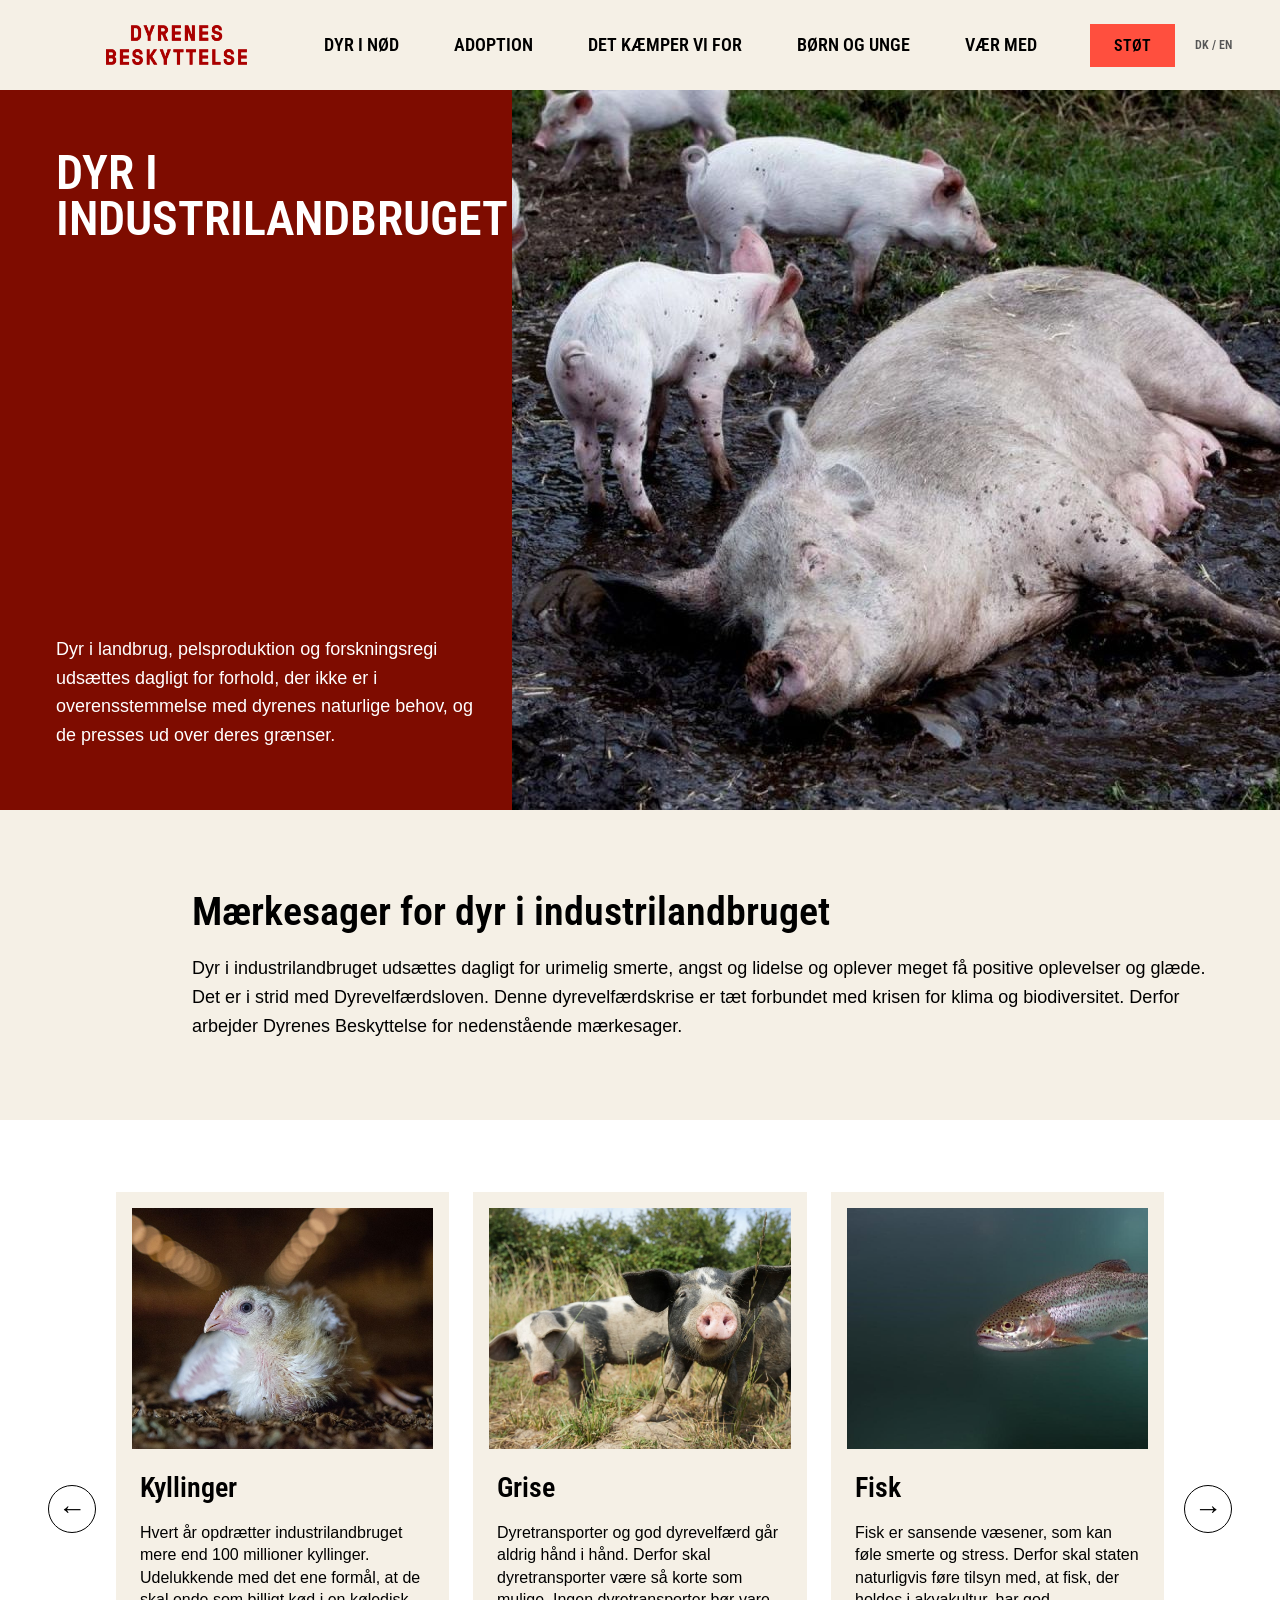
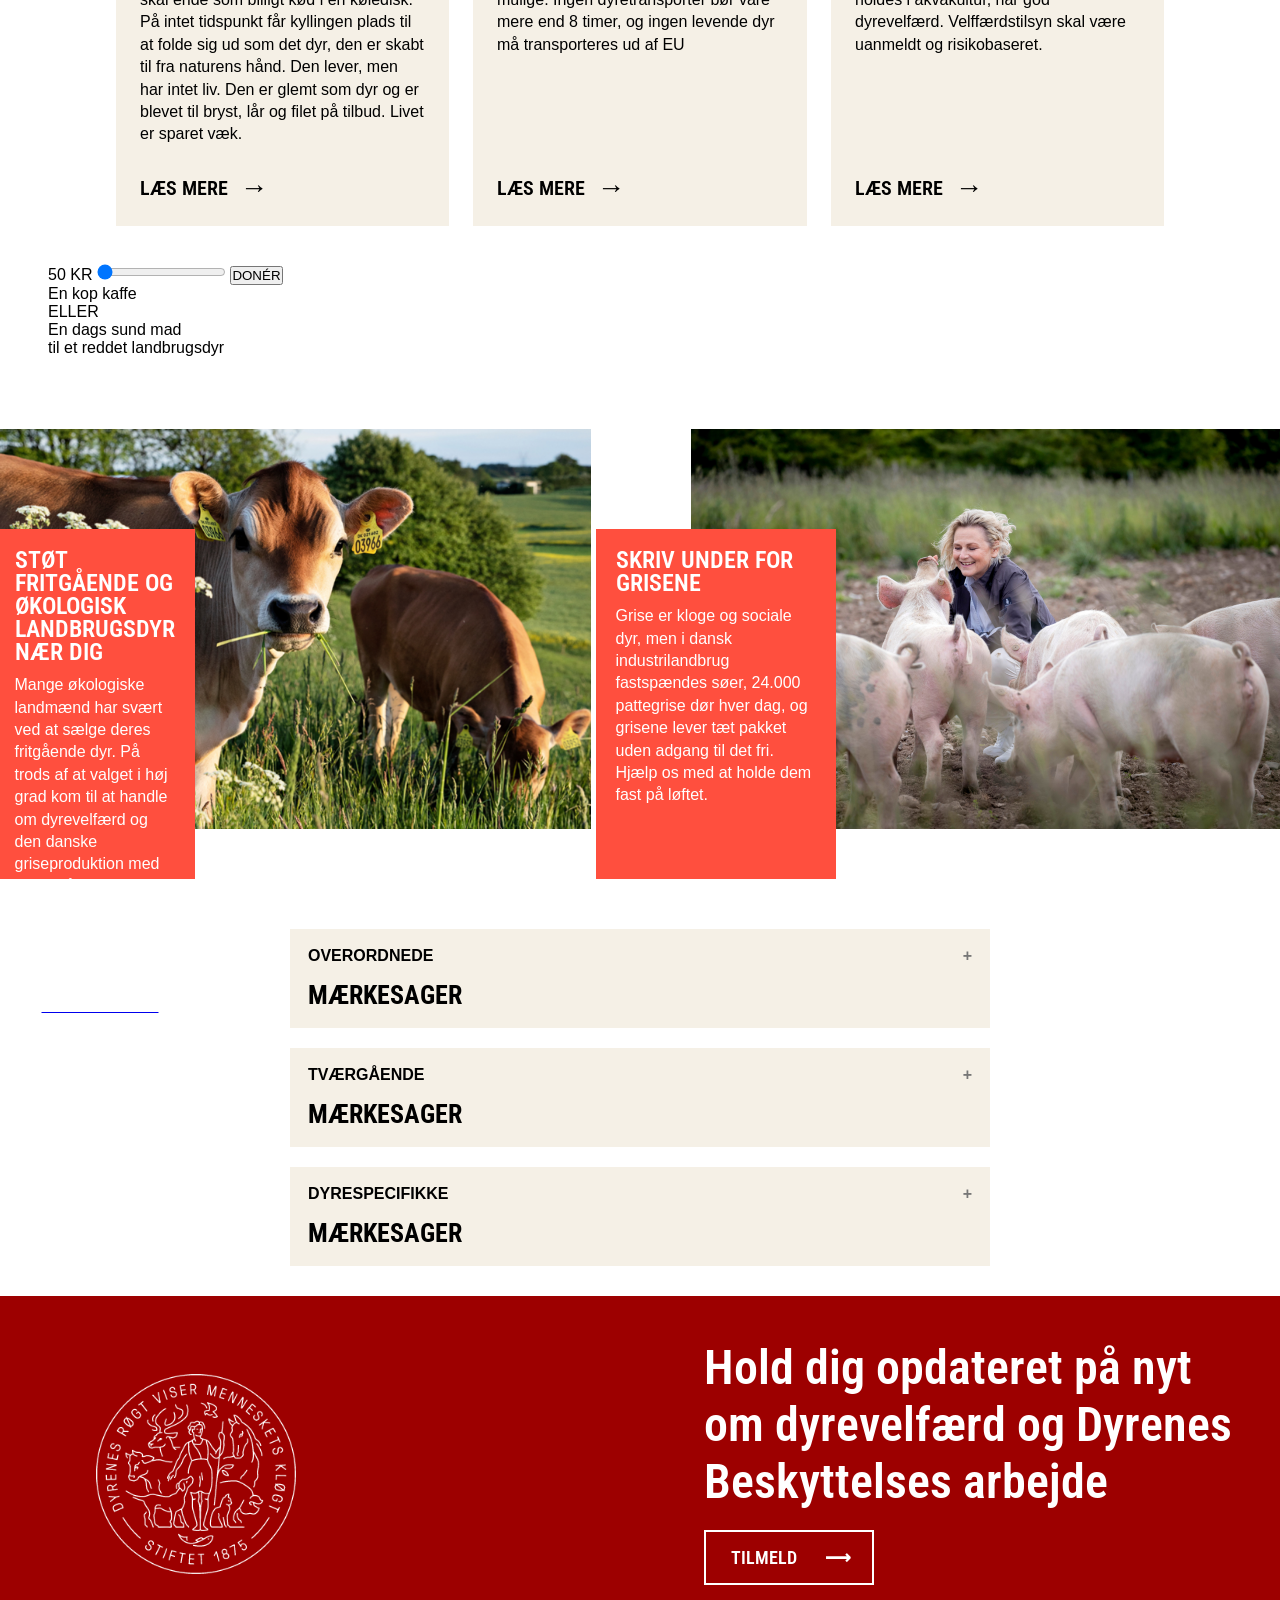
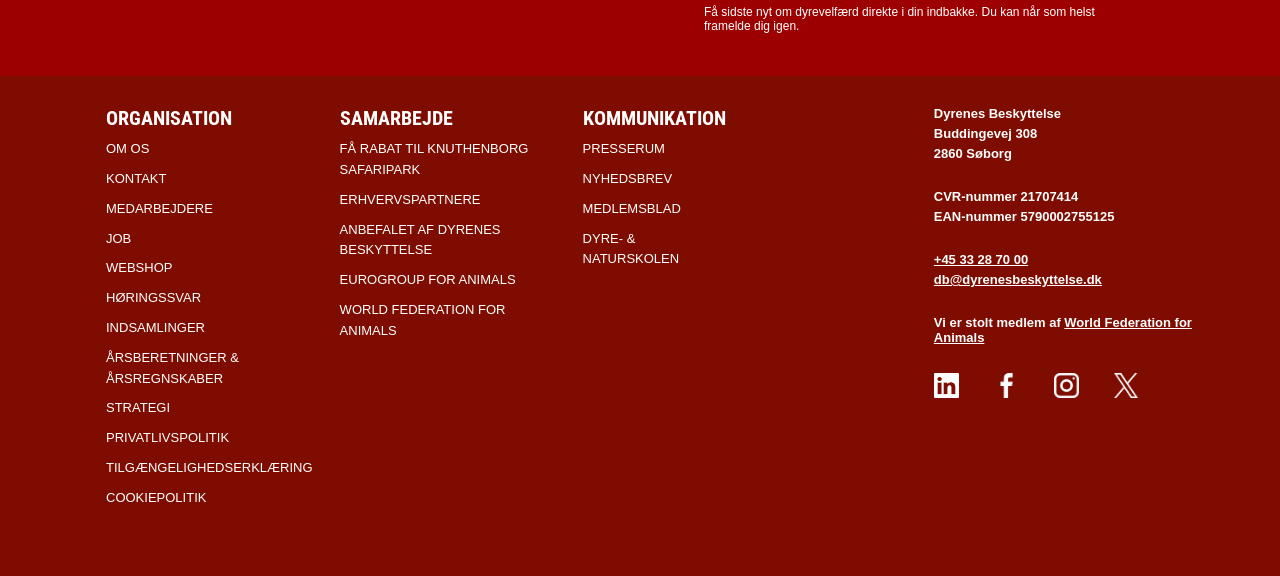
==== commit f7b7fa66: "STØT DONATION PÅ ALLE SIDER FOR REALSIES NU" ====
--- a/index.html
+++ b/index.html
@@ -63,26 +63,86 @@
             <div class="support-drawer" id="supportDrawer">
                 <div class="support-drawer__inner">
                     <button class="support-drawer__close" id="supportDrawerClose">&#10799;</button>
-
-                    <h2>Hvordan vil du støtte?</h2>
-                    <p>poop</p>
-
-                    <form>
-                        <label>Navn:</label>
-                        <input type="text" />
-
-                        <label>Telefon:</label>
-                        <input type="text" />
-
-                        <label>E-mail:</label>
-                        <input type="email" />
-
-                        <label>Vejnavn og husnummer:</label>
-                        <input type="text" />
-
-                        <button class="support-drawer__submit">BESTIL SALGSVURDERING</button>
+                    
+                    <form id="supportForm">
+                        <h2>Hvordan vil du støtte?</h2>
+
+                        <div class="buttons-row">
+                            <button type="button" class="donation-button">Bliv Medlem</button>
+                            <button type="button" class="donation-button">Støt én gang</button>
+                        </div>
+
+                        <div class="support-benefits">
+                            <div>
+                                <p>Bliv medlem og få:</p>
+                                <ul>
+                                    <li> medlemsblad fire gange om året</li>
+                                    <li> invitationer til events</li>
+                                    <li> eksklusive rabatter</li>
+                                </ul>
+                            </div>
+                        </div>
+
+                        <h2>Vælg <span id="onceOrMonth"></span></h2>
+
+                        <div class="buttons-row">
+                            <button type="button" class="donation-button" id="donationAmount1"></button>
+                            <button type="button" class="donation-button" id="donationAmount2"></button>
+                            <button type="button" class="donation-button" id="donationAmount3"></button>
+                            <button type="button" class="donation-button">Andet</button>
+                        </div>
+
+                        <div class="columnpls">
+                            <div class="input-wrapper optional-required">
+                                <input type="text" class="customAmountInput" id="customAmount" placeholder="Beløb i kr."/>
+                            </div>
+                            <div class="missing-input__customAmount">Indtast venligst et gyldigt beløb</div>
+                        </div>
+
+                        <h2>Om dig</h2>
+
+                        <div class="inputfield-row">
+                            <div class="columnpls">
+                                <div class="input-wrapper required">
+                                    <input type="text" id="firstNameInputSupport" placeholder="Fornavn"/>
+                                </div>
+                                <div class="missing-input__firstnameSupport">Indtast venligst et fornavn</div>
+                            </div>
+
+                            <div class="columnpls">
+                                <div class="input-wrapper required">
+                                    <input type="text" id="lastNameInputSupport" placeholder="Efternavn"/>
+                                </div>
+                                <div class="missing-input__lastnameSupport">Indtast venligst et efternavn</div>
+                            </div>
+                        </div>
+
+                        <div class="columnpls">
+                            <div class="input-wrapper required">
+                                <input type="text" id="emailInputSupport" placeholder="E-mail (bruges til kvittering)"/>
+                            </div>
+                            <div class="missing-input__emailSupport">Indtast venligst en gyldig email</div>
+                        </div>
+
+                        <button class="support-drawer__submit" type="submit">STØT DYRENE</button>
+
+                        <div class="checkmark-desc__box">
+                            <label class="container">
+                                <input type="checkbox">
+                                <span class="checkmark"></span>
+                            </label>
+                            <p>
+                                <strong>Tilmeld dig vores nyhedsbrev</strong>
+                            </p>
+                        </div>
+                    
+                        <div class="privacypolicy-text">
+                            <p>
+                                Når du udfylder denne formular, siger du samtidig ja til vores betingelser. Læs vores <strong>datapolitik her.</strong>
+                            </p>
+                        </div>
+
                     </form>
-
                 </div>
             </div>
         </section>
@@ -194,67 +254,67 @@
         </section>
 
         <section class="placing-accordion">   
-<button class="accordion">
-    <h1>OVERORDNEDE</h1>
-    <br>
-    <h2>MÆRKESAGER</h2>
-</button>
-<div class="panel">
-    <ol class="bullet">
-        <li>En bæredygtig produktion af dyr kræver god dyrevelfærd og respekt for klima og biodiversiteten</li>
-        <li>Et økologisk fødevaresystem med fokus på plantebaserede fødevarer og en animalsk produktion med reduceret dyretæthed og styrket lokal slagtning.</li>
-        <li>National dyrevelfærdslov, som er udmøntet i konkrete dyrevelfærdsforbedringer for alle dyrearter</li>                
-        <li>EU-dyrevelfærdslovgivning, der sikrer bedre dyrevelfærd for alle dyrearter</li>
-        <li>EU-mærkning af fødevarer efter produktionsmetoder og dyrevelfærdsindikatorer</li>
-        <li>”Anbefalet af Dyrenes Beskyttelse” udgør minimumskrav for det gode dyreliv</li>
-    </ol>
-</div>
-
-<button class="accordion">
-    <h1>TVÆRGÅENDE</h1>
-    <br>
-    <h2>MÆRKESAGER</h2>
-</button>
-<div class="panel">
-    <ol class="bullet">
-        <li>Ingen dyr i bure – alle dyr på friland</li>
-        <li>Stop for lemlæstelser af dyr</li>
-        <li>Stop for ensidig avl af dyr, der skaber dyrevelfærdsproblemer</li>                
-        <li>Forbud mod lange transporter af levende dyr (over 8 timer)</li>
-        <li>Forbud mod lange transporter af ikke-fravænnede kalve</li>
-        <li>Velfærdstilsyn for fisk i akvakultur</li>
-    </ol>
-</div>
-
-<button class="accordion">
-    <h1>DYRESPECIFIKKE</h1>
-    <br>
-    <h2>MÆRKESAGER</h2>
-</button>
-<div class="panel">
-    <ol class="bullet">
-        <li>Udfasning af CO2 bedøvelse af svin</li>
-        <li>Forbud mod fiksering af søer > Løse søer</li>
-        <li>Stop for rutinemæssig halekupering af grise > Hele haler</li>                
-        <li>Forbud mod kirurgisk kastration af hangrise > Intakte hangrise</li>
-        <li>Stop for avl for meget store kuld hos søer > Større overlevelse hos pattegrise</li>
-        <li>Lovkrav om grovfoder til søer og slagtesvin > færre mavesår hos søer og slagtesvin – </li>
-        <li>Krav om mindsket brug af antibiotika til pattegrise > Senere fravænning af pattegrise</li>
-        <li>Forbud mod minkavl > Ingen mink i produktion </li>
-        <li>Udfasning/regulering af bedøvelse af fjerkræ med vandbad/strøm</li>                
-        <li>Forbud mod hurtigt voksende slagtekyllinger > Langsomt voksende slagtekyllinger</li>
-        <li>Forbud mod burægsproduktion > Ingen høner i bure</li>
-        <li>Forbud mod produktionen af foie gras i Europa og stop for import og markedsføring > ingen tvangsfodring af ænder</li>
-        <li>Fjerkræ på friland – krav om adgang til udeareal for fjerkræ</li>
-        <li>Stop for tidlig adskillelse af ko og kalv > Ko-kalv sammen</li>
-        <li>Ingen kvæg skal gå på stald året rundt > Alle kvæg på græs</li>                
-        <li>En bæredygtig malkekvægsproduktion inkluderer også kalve og ungdyr</li>
-        <li>Færre halte malkekøer > Sunde malkekøer uden klov- og lemmelidelser</li>
-        <li>Mest mulig begrænsning af dyr til forsøg i forskning og undervisning, herunder mindst mulig smerte/lidelse/angst, fremme af alternativer samt forbedring af opstaldning og pasning</li>
-        <li>Forbud mod brug af hesteblodshormoner</li>
-    </ol>
-</div>
-</section>
+            <button class="accordion">
+                <h1>OVERORDNEDE</h1>
+                <br>
+                <h2>MÆRKESAGER</h2>
+            </button>
+            <div class="panel">
+            <ol class="bullet">
+                <li>En bæredygtig produktion af dyr kræver god dyrevelfærd og respekt for klima og biodiversiteten</li>
+                <li>Et økologisk fødevaresystem med fokus på plantebaserede fødevarer og en animalsk produktion med reduceret dyretæthed og styrket lokal slagtning.</li>
+                <li>National dyrevelfærdslov, som er udmøntet i konkrete dyrevelfærdsforbedringer for alle dyrearter</li>                
+                <li>EU-dyrevelfærdslovgivning, der sikrer bedre dyrevelfærd for alle dyrearter</li>
+                <li>EU-mærkning af fødevarer efter produktionsmetoder og dyrevelfærdsindikatorer</li>
+                <li>”Anbefalet af Dyrenes Beskyttelse” udgør minimumskrav for det gode dyreliv</li>
+            </ol>
+            </div>
+
+            <button class="accordion">
+                <h1>TVÆRGÅENDE</h1>
+                <br>
+                <h2>MÆRKESAGER</h2>
+            </button>
+            <div class="panel">
+                <ol class="bullet">
+                    <li>Ingen dyr i bure – alle dyr på friland</li>
+                    <li>Stop for lemlæstelser af dyr</li>
+                    <li>Stop for ensidig avl af dyr, der skaber dyrevelfærdsproblemer</li>                
+                    <li>Forbud mod lange transporter af levende dyr (over 8 timer)</li>
+                    <li>Forbud mod lange transporter af ikke-fravænnede kalve</li>
+                    <li>Velfærdstilsyn for fisk i akvakultur</li>
+                </ol>
+            </div>
+
+            <button class="accordion">
+                <h1>DYRESPECIFIKKE</h1>
+                <br>
+                <h2>MÆRKESAGER</h2>
+            </button>
+            <div class="panel">
+            <ol class="bullet">
+                <li>Udfasning af CO2 bedøvelse af svin</li>
+                <li>Forbud mod fiksering af søer > Løse søer</li>
+                <li>Stop for rutinemæssig halekupering af grise > Hele haler</li>                
+                <li>Forbud mod kirurgisk kastration af hangrise > Intakte hangrise</li>
+                <li>Stop for avl for meget store kuld hos søer > Større overlevelse hos pattegrise</li>
+                <li>Lovkrav om grovfoder til søer og slagtesvin > færre mavesår hos søer og slagtesvin – </li>
+                <li>Krav om mindsket brug af antibiotika til pattegrise > Senere fravænning af pattegrise</li>
+                <li>Forbud mod minkavl > Ingen mink i produktion </li>
+                <li>Udfasning/regulering af bedøvelse af fjerkræ med vandbad/strøm</li>                
+                <li>Forbud mod hurtigt voksende slagtekyllinger > Langsomt voksende slagtekyllinger</li>
+                <li>Forbud mod burægsproduktion > Ingen høner i bure</li>
+                <li>Forbud mod produktionen af foie gras i Europa og stop for import og markedsføring > ingen tvangsfodring af ænder</li>
+                <li>Fjerkræ på friland – krav om adgang til udeareal for fjerkræ</li>
+                <li>Stop for tidlig adskillelse af ko og kalv > Ko-kalv sammen</li>
+                <li>Ingen kvæg skal gå på stald året rundt > Alle kvæg på græs</li>                
+                <li>En bæredygtig malkekvægsproduktion inkluderer også kalve og ungdyr</li>
+                <li>Færre halte malkekøer > Sunde malkekøer uden klov- og lemmelidelser</li>
+                <li>Mest mulig begrænsning af dyr til forsøg i forskning og undervisning, herunder mindst mulig smerte/lidelse/angst, fremme af alternativer samt forbedring af opstaldning og pasning</li>
+                <li>Forbud mod brug af hesteblodshormoner</li>
+            </ol>
+            </div>
+        </section>
 
       <!-- Her starter footeren -->
         <section>
--- a/stylesheet/style.css
+++ b/stylesheet/style.css
@@ -186,15 +186,14 @@
     object-fit:cover;
 }
 
-/* støt drawer*/
-
 .support-drawer {
     position: fixed;
     top: 0;
-    right: -650px; 
-    width: 650px;
+    right: -650px;
+    width: 520px;
+    max-width: 100%;
     height: 100vh;
-    background: #ffffff;
+    background: #fff;
     border-radius: 15px 0px 0px 15px;
     box-shadow: 0px;
     transition: right 0.45s ease;
@@ -202,36 +201,48 @@
     display: flex;
     flex-direction: column;
     overflow-y: auto;
+    box-sizing: border-box;
+    scrollbar-gutter: stable;
 }
 
 .support-drawer.open {
     right: 0;
-    box-shadow: -8px 0px 10px rgba(0,0,0,0.18);
+    box-shadow: -8px 0 10px rgba(0, 0, 0, 0.18);
 }
 
 .support-drawer__inner {
-    margin: 80px 50px 20px 50px;
-    padding: 20px 20px 0px 20px;
-    border: 1px solid #cfcfcf;
+    margin: 0;
+    padding: 22px 30px 30px;
+    box-sizing: border-box;
 }
 
 .support-drawer__close {
     position: absolute;
-    top: 22px;
-    right: 22px;
-    font-size: 34px;
+    top: 12px;
+    right: 12px;
+    font-size: 30px;
     background: none;
     border: none;
     cursor: pointer;
-    color:var(--dark);
+    color: var(--dark);
+}
+
+.support-drawer form {
+    display: flex;
+    flex-direction: column;
+    gap: 12px;
+    width: 100%;
+    box-sizing: border-box;
 }
 
 .support-drawer__inner h2 {
-    font-weight: bold;
-    margin-bottom: 5px;
-    font-family:"Roboto Condensed", sans-serif;
+    font-family: "Roboto Condensed", sans-serif;
+    font-size: 20px;
+    line-height: 1.3;
+    font-weight: 700;
     color: var(--dark);
     text-align: left;
+    margin: 0;
 }
 
 .support-drawer__inner p {
@@ -240,114 +251,149 @@
     color: #444;
     margin-bottom: 30px;
     font-family: sans-serif;
-    text-align: left;
-}
-
-.support-drawer__inner .accentuated {
-    font-weight: bold;
-}
-
-.support-drawer form {
+}
+
+.buttons-row {
+    display: flex;
+    flex-direction: row;
+    align-items: stretch;
+    width: 100%;
+    margin: -4px 0 7px;
+    box-sizing: border-box;
+}
+
+.donation-button,
+.donation-button__selected {
+    flex: 1 1 0;
+    min-width: 0;
+    margin: 0;
+    padding: 11px 5px;
+    border: 1px solid #cfcfcf;
+    border-radius: 0;
+    outline: none;
+    font-family: sans-serif;
+    font-size: 16px;
+    font-weight: 500;
+    line-height: 1.3;
+    text-align: center;
+    cursor: pointer;
+    box-sizing: border-box;
+}
+
+/* WITHOUT THIS, THERE'LL BE A DOUBLE "INNER BORDER" BETWEEN THE BUTTONS. IDK WHY THIS WAS SO HARD TO FIGURE OUT */
+
+.buttons-row > button + button {
+    margin-left: -1px;
+}
+
+/* inactive bbuttton */
+
+.donation-button {
+    background-color: #fff;
+    color: #000;
+}
+
+/* selected buttons */
+
+.donation-button__selected {
+    background-color: #a60000;
+    color: #fff;
+    font-weight: 600;
+    transition: background-color 0.2s ease;
+    transition: color 0.2s ease;
+}
+
+.support-benefits {
+    display: grid;
+    grid-template-rows: 1fr;
+    padding-top: 14px;
+    padding-bottom: 14px;
+    margin-top: 0;
+    margin-bottom: 12px;
+    background: #faf7f7;
+    border: 1px solid #e5d6d6;
+    border-left: 4px solid #a60000;
+    padding-left: 16px;
+    padding-right: 16px;
+    box-sizing: border-box;
+    overflow: hidden;
+    transition: grid-template-rows 0.35s ease, padding-top 0.35s ease, padding-bottom 0.35s ease, margin-bottom 0.35s ease, border-width 0.35s ease;
+}
+
+.support-benefits > div {
+    min-height: 0;
+    overflow: hidden;
+}
+
+.support-benefits.support-benefits--hidden {
+    grid-template-rows: 0fr;
+    padding-top: 0;
+    padding-bottom: 0;
+    margin-bottom: 0;
+    border-top-width: 0;
+    border-bottom-width: 0;
+    border-right-width: 0;
+}
+
+.support-benefits p {
+    margin-bottom: 3px;
+}
+
+.support-benefits ul {
+    list-style: none;
+    margin: 0;
+    padding: 0;
+}
+
+.support-benefits li {
+    font-family: sans-serif;
+    font-size: 16px;
+    line-height: 1.4;
+    color: #000;
+    padding-left: 0;
+}
+
+.support-benefits li::before {
+    content: "\2192";
+}
+
+.support-drawer .columnpls {
     display: flex;
     flex-direction: column;
-    gap: 22px;
-}
-
-.support-drawer label {
-    font-size: 15px;
-    font-weight: 600;
-    color: #222;
-    margin-bottom: 6px;
-    font-family: sans-serif;
-}
-
-.donation-button  {
-    padding: 14px;
-    border: 1px solid #cfcfcf;
-    font-size: 16px;
-    color: #000;
-    font-family: sans-serif;
-    font-weight: 100;
-    outline: 0px;
-}
-
-.clicked {
-    background-color: #00ff00;
-}
-
-.support-drawer input {
-    padding: 14px;
-    border: 1px solid #cfcfcf;
-    font-size: 16px;
-    color: #000;
-    font-family: sans-serif;
-    font-weight: 100;
-    outline: 0px;
-}
-
-.support-drawer input:focus {
-    border: 1px solid var(--red);
-    box-shadow: 0 0 0 5px rgba(158, 0, 0, 0.18);
-}
-
-.support-drawer__submit {
-    margin-top: 10px;
-    padding: 15px 16px;
-    background: var(--footer-top);
-    color: #fff;
-    border: 0px solid;
-    font-size: 17px;
-    font-weight: 600;
-    cursor: pointer;
-    border-radius: 0px;
-}
-
-.donation-button {
-    margin-top: 10px;
-    padding: 15px 16px;
-    background: #fff;
-    color: #000;
-    border: 0.5px solid #cfcfcf;
-    font-size: 17px;
-    font-weight: 600;
-    cursor: pointer;
-    border-radius: 0px;
-}
-
-.donation-button__selected {
-    margin-top: 10px;
-    padding: 15px 16px;
-    background: var(--footer-top);
-    color: #fff;
-    border: 1px solid #cfcfcf;
-    font-size: 17px;
-    font-weight: 600;
-    cursor: pointer;
-    border-radius: 0px;
-}
-
-.buttons-row {
-    display: flex;
-    flex-direction: row;
-    align-items: center;
-}
-
-.inputfield-row {
-    display: flex;
-    flex-direction: row;
-    gap: 45px;
-    align-items: center;
+    min-width: 0;
 }
 
 .support-drawer .input-wrapper {
     position: relative;
     display: flex;
-    flex: 1;
+    width: 100%;
+    min-width: 0;
 }
 
 .support-drawer .input-wrapper input {
     width: 100%;
+    min-width: 0;
+    height: 42px;
+    padding: 10px 34px 10px 12px;
+    border: 1px solid #cfcfcf;
+    border-radius: 0;
+    background: #fff;
+    font-family: sans-serif;
+    font-size: 16px;
+    font-weight: 400;
+    color: #000;
+    outline: none;
     box-sizing: border-box;
+}
+
+.support-drawer .input-wrapper input::placeholder {
+    color: #777;
+    opacity: 1;
+}
+
+.support-drawer .input-wrapper input:focus {
+    border-color: var(--red);
+    box-shadow: 0 0 0 2px rgba(158, 0, 0, 0.12);
 }
 
 .support-drawer .input-wrapper.required::after {
@@ -361,42 +407,126 @@
     pointer-events: none;
 }
 
-.columnpls {
-    display: flex;
-    flex-direction: column;
+.support-drawer .input-wrapper.optional-required::after {
+    content: "*";
+    position: absolute;
+    right: 16px;
+    top: 60%;
+    transform: translateY(-50%);
+    color: #999999;
+    font-size: 25px;
+    pointer-events: none;
+}
+
+.inputfield-row {
+    display: flex;
+    flex-direction: row;
+    gap: 18px;
+    align-items: flex-start;
+    width: 100%;
+}
+
+.inputfield-row > .columnpls {
+    flex: 1 1 0;
+    width: 0;
+}
+
+/* remove unnecessary spacing around fields */
+.support-drawer .columnpls {
+    margin: 0;
 }
 
 .missing-input__customAmount,
-.missing-input__firstnameSign, .missing-input__lastnameSign, .missing-input__emailSign,
-.missing-input__firstnameSupport, .missing-input__lastnameSupport, .missing-input__emailSupport {
+.missing-input__firstnameSign,
+.missing-input__lastnameSign,
+.missing-input__emailSign,
+.missing-input__firstnameSupport,
+.missing-input__lastnameSupport,
+.missing-input__emailSupport {
+    display: block;
     margin-top: 5px;
+    font-family: sans-serif;
     font-style: italic;
     font-size: 13px;
     color: var(--red);
+}
+
+.customAmountInput {
     display: block;
 }
 
-.container {
+.support-drawer__submit {
+    width: 100%;
+    min-height: 48px;
+    margin: 3px 0 0;
+    padding: 13px 16px;
+    background: #a60000;
+    color: #fff;
+    border: none;
+    border-radius: 0;
+    font-family: sans-serif;
+    font-size: 16px;
+    font-weight: 700;
+    cursor: pointer;
+    box-sizing: border-box;
+}
+
+.checkmark-desc__box {
+    display: flex;
+    flex-direction: row;
+    align-items: flex-start;
+    gap: 8px;
+    margin: 10px 0 0;
+    text-align: left;
+}
+
+.checkmark-desc__box p {
+    font-size: 15px;
+    line-height: 1.4;
+    margin: 0;
+    text-align: left;
+}
+
+
+
+
+
+
+
+
+
+
+
+
+
+
+
+.support-drawer .container,
+.sign-drawer .container {
     display: block;
     position: relative;
-    padding-left: 35px;
-    margin-bottom: 12px;
+    flex: 0 0 22px;
+    width: 22px;
+    height: 22px;
+    padding: 0;
+    margin: 0;
     cursor: pointer;
-    font-size: 22px;
     user-select: none;
-}
-
-/* Hide the browser's default checkbox */
-.container input {
+    box-sizing: border-box;
+}
+
+/* hide native checkbox */
+.support-drawer .container input,
+.sign-drawer .container input {
     position: absolute;
     opacity: 0;
-    cursor: pointer;
+    width: 0;
     height: 0;
-    width: 0;
-}
-
-/* Create a custom checkbox */
-.checkmark {
+}
+
+/* circle for the checkmark to sit in */
+.support-drawer .checkmark,
+.sign-drawer .checkmark {
     position: absolute;
     top: 0;
     left: 0;
@@ -406,26 +536,20 @@
     border-radius: 50px;
 }
 
-.checkmark:hover {
+/* trying to imitate how their site's version looks when :focus, even tho i cant focus with mine */
+.support-drawer .container:hover .checkmark,
+.sign-drawer .container:hover .checkmark {
     border: 1px solid var(--red);
     box-shadow: 0 0 0 5px rgba(158, 0, 0, 0.18);
     transition: all 0.25s ease;
 }
 
-/* checkmark icon is hidden by default */
-.checkmark:after {
+/* scuffed way to make the checkmark itself */
+.support-drawer .checkmark::after,
+.sign-drawer .checkmark::after {
     content: "";
     position: absolute;
     display: none;
-}
-
-/* and toggled when clicked */
-.container input:checked ~ .checkmark:after {
-    display: block;
-}
-
-/* styling the icon itself */
-.container .checkmark:after {
     left: 8px;
     top: 4px;
     width: 5px;
@@ -435,19 +559,31 @@
     transform: rotate(45deg);
 }
 
-/* just to get the checkmark and the text aligned */
-.checkmark-desc__box {
-    display: flex;
-    flex-direction: row;
-    margin-bottom: -40px;
-}
-
-.checkmark-desc__box p, .privacypolicy-text p {
+.support-drawer .container input:checked ~ .checkmark::after,
+.sign-drawer .container input:checked ~ .checkmark::after {
+    display: block;
+}
+
+.checkmark-desc__box p {
+    font-size: 15px;
+    line-height: 1.4;
+    margin: 0;
+}
+
+.privacypolicy-text {
+    margin: 0;
+}
+
+.privacypolicy-text p {
+    font-family: sans-serif;
+    font-size: 15px;
+    line-height: 1.4;
+    color: #444;
     text-align: left;
+    margin: 0;
 }
 
 /* content section */
-
 .content-section{
     background:var(--bg);
     padding-bottom: 80px;
@@ -480,6 +616,23 @@
     font-weight:600;
     margin-bottom:20px;
     
+}
+
+.sign-btn {
+    border:none;
+    color:#fff;
+    background:var(--button);
+
+    padding:12px 24px;
+
+    cursor:pointer;
+
+    font-family:"Roboto Condensed", sans-serif;
+    font-size:16px;
+    font-weight:600;
+    text-transform:uppercase;
+
+    max-width:1040px;
 }
 
 .bodytext-section{
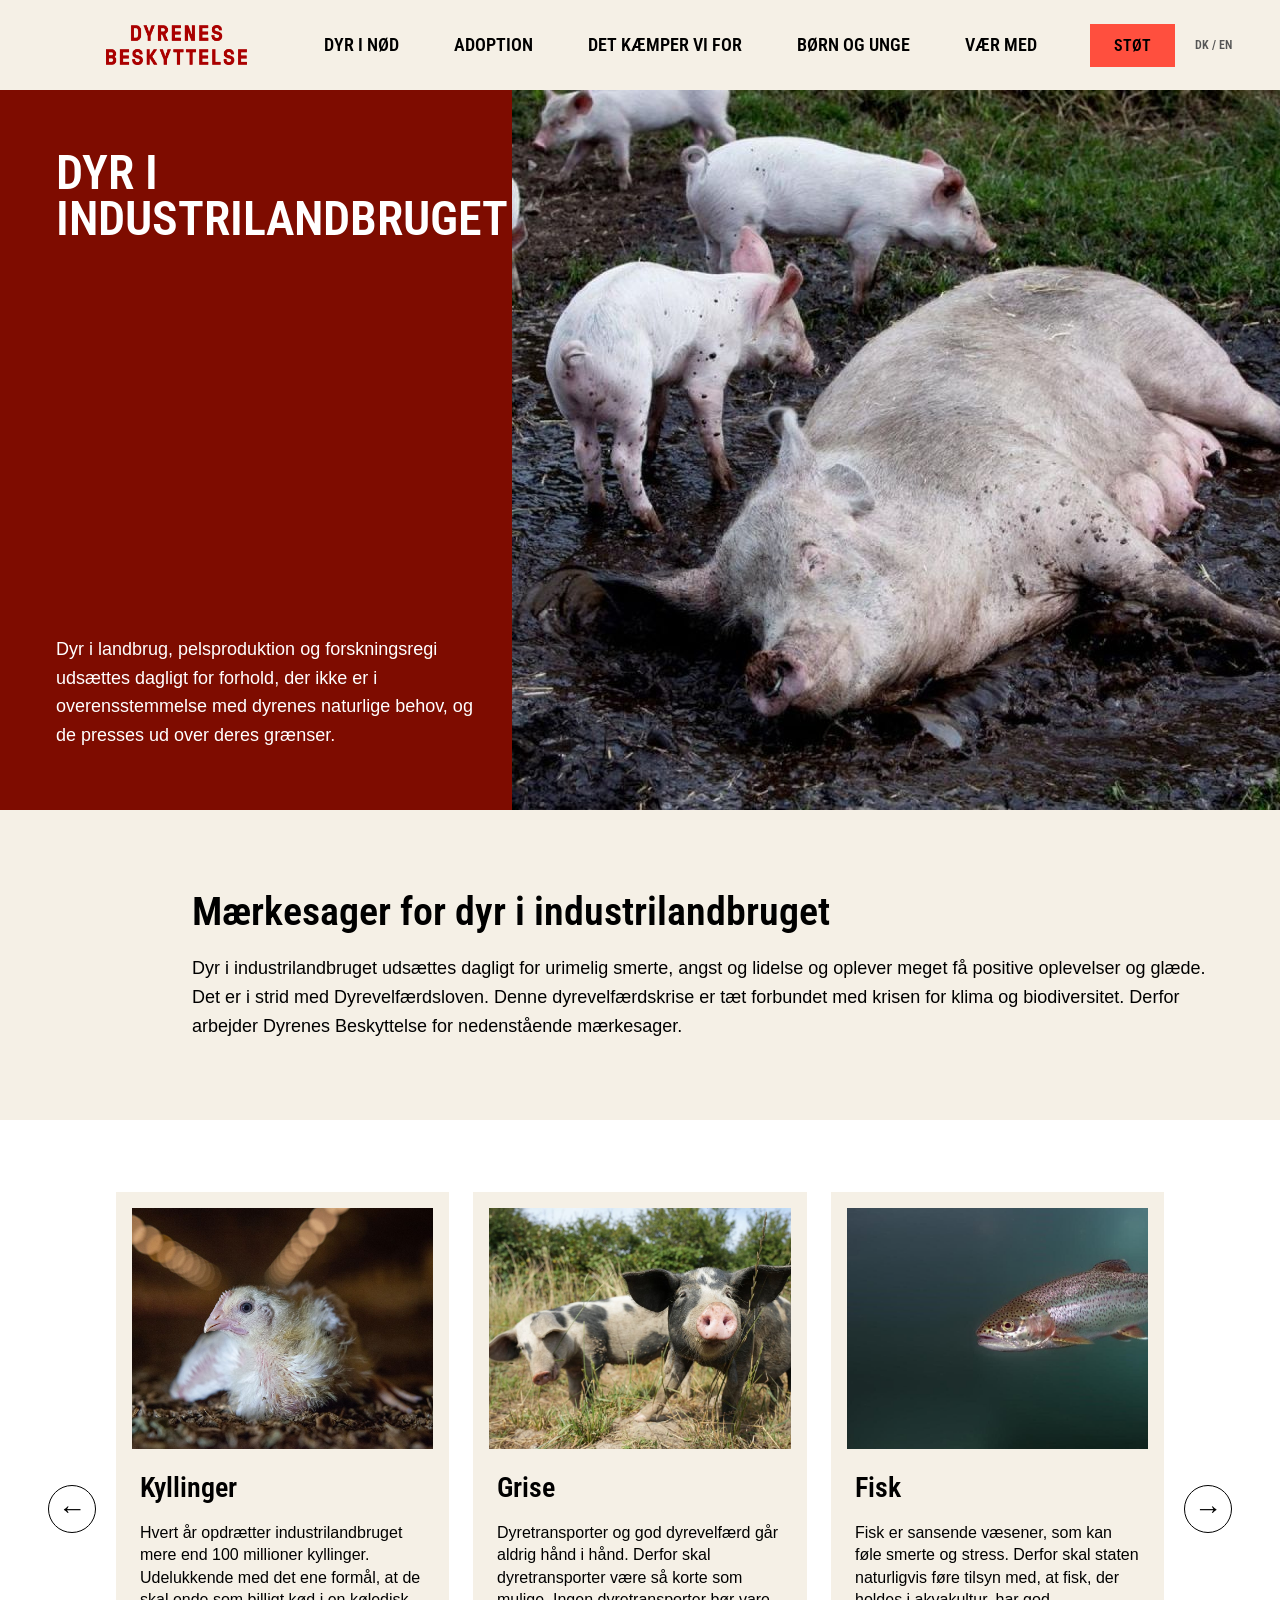
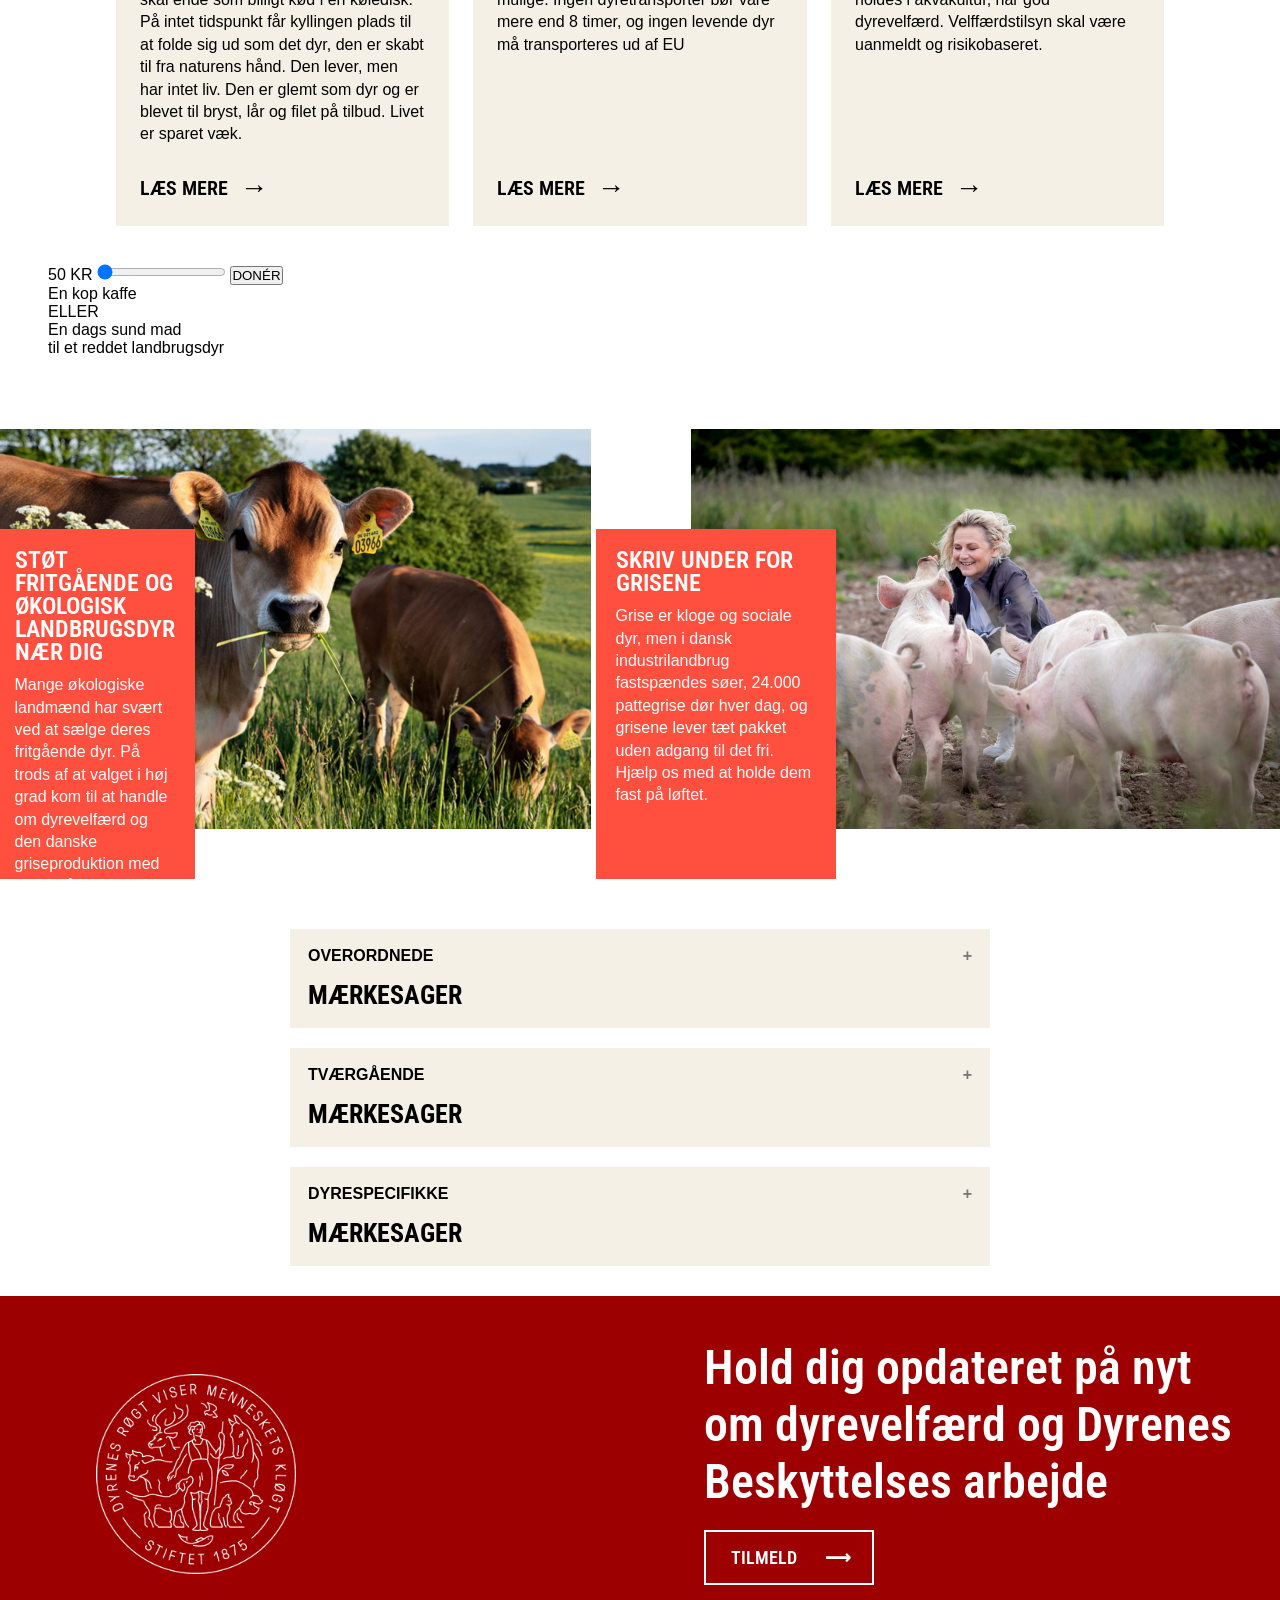
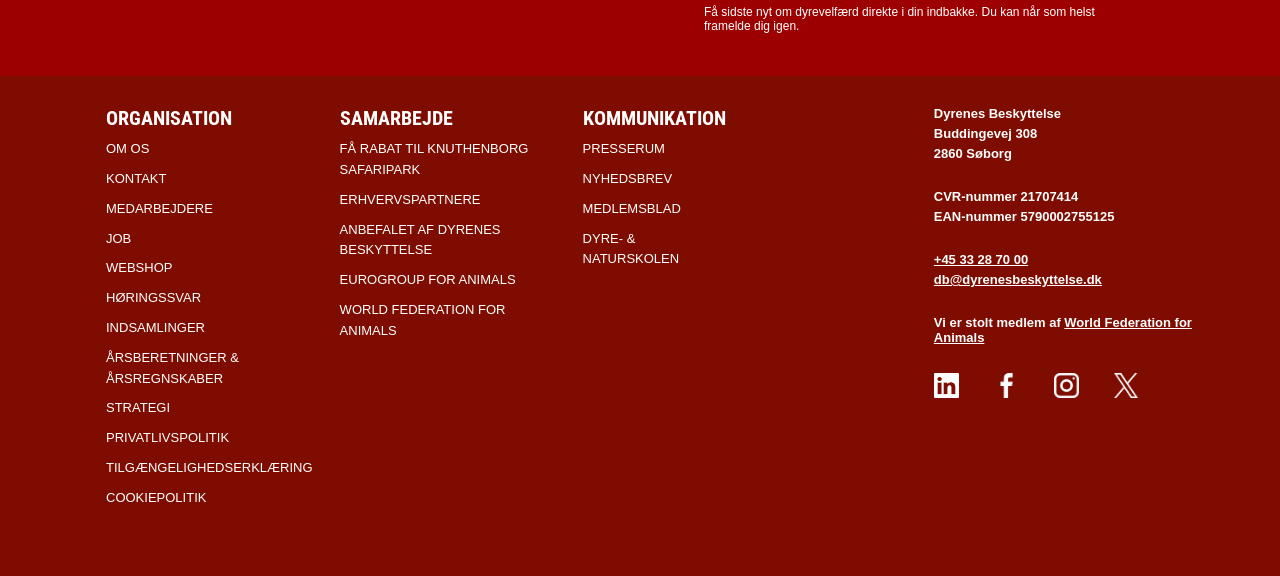
==== commit 82801541: "frit.link" ====
--- a/index.html
+++ b/index.html
@@ -242,7 +242,7 @@
             <div class="two-link-box-inner">
                 <h1>Støt fritgående og økologisk landbrugsdyr nær dig</h1>
                 <p>Mange økologiske landmænd har svært ved at sælge deres fritgående dyr. På trods af at valget i høj grad kom til at handle om dyrevelfærd og den danske griseproduktion med fokus på blandt andet fritgående grise, så er der ikke et marked til økogrise lige nu. </p>
-                <a href="fritgaaende-landbrugsdyr.html">
+                <a href="fritgaaende-landbrugsdyr.html" class="frit-link">
   	            <button class="frit-btn" type="button">Læs mere &nbsp; &nbsp; ⟶</button>
                 </a> 
             </div>
--- a/stylesheet/style.css
+++ b/stylesheet/style.css
@@ -804,7 +804,6 @@
     width: 300px;
     background-color: var(--button);
     padding: 20px;
-
 }
 
 .two-link-box-inner h1{
@@ -841,6 +840,12 @@
     font-size:18px;
     font-weight:600;
 }
+
+.frit-link{
+    text-decoration: none;
+}
+
+
 
 .transp-btn{
     display: flex;
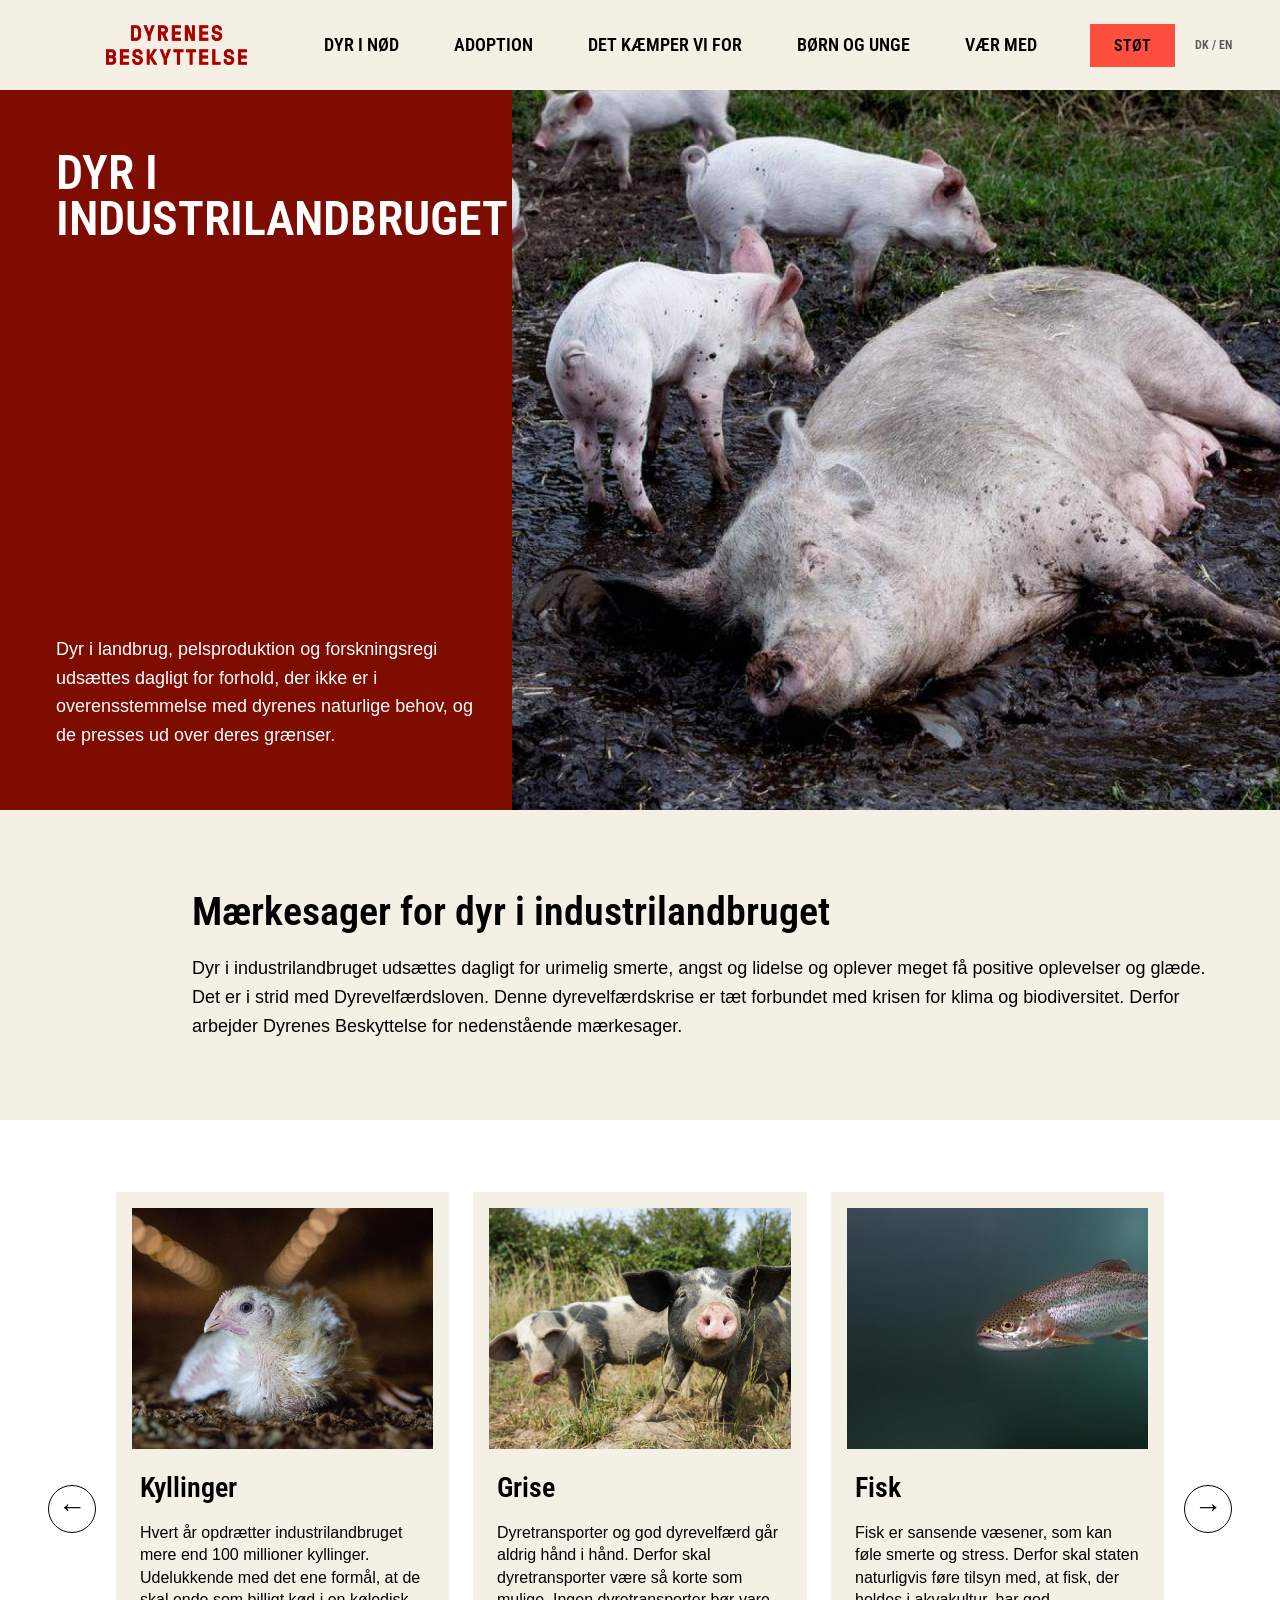
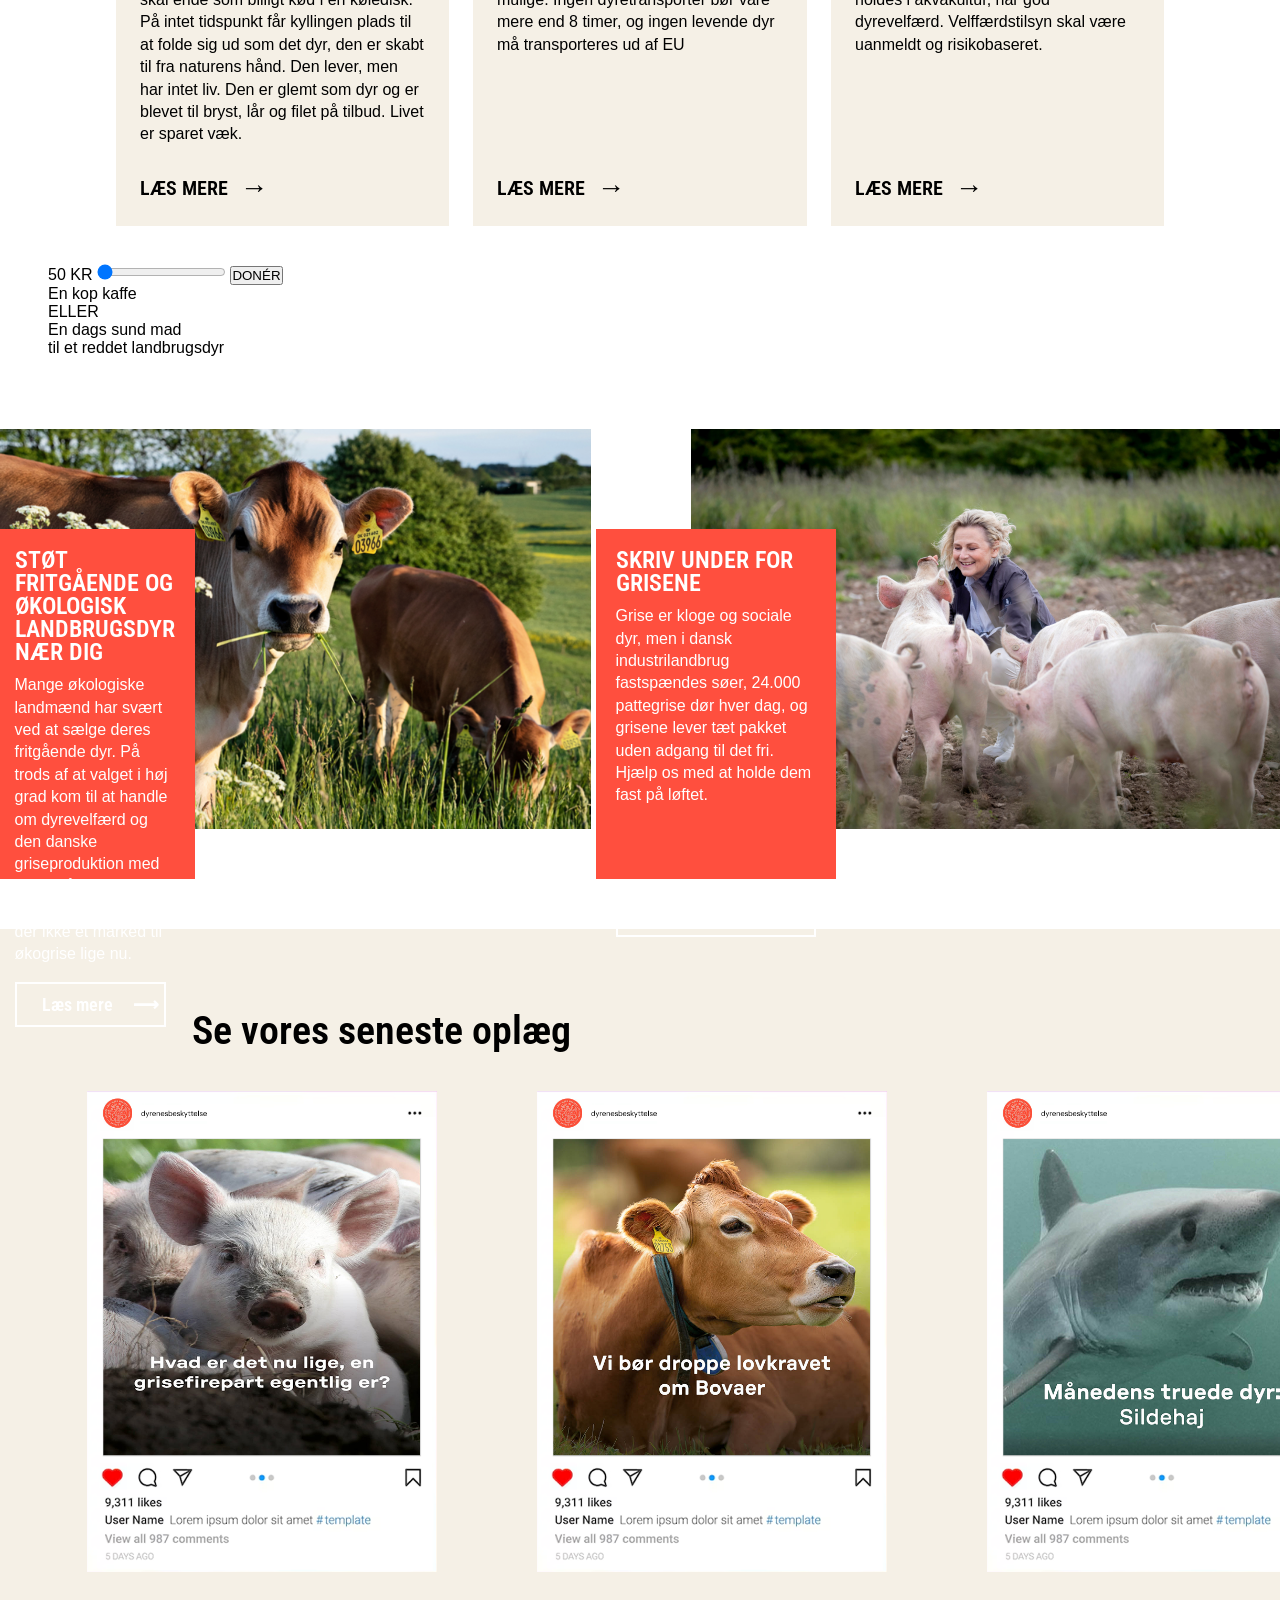
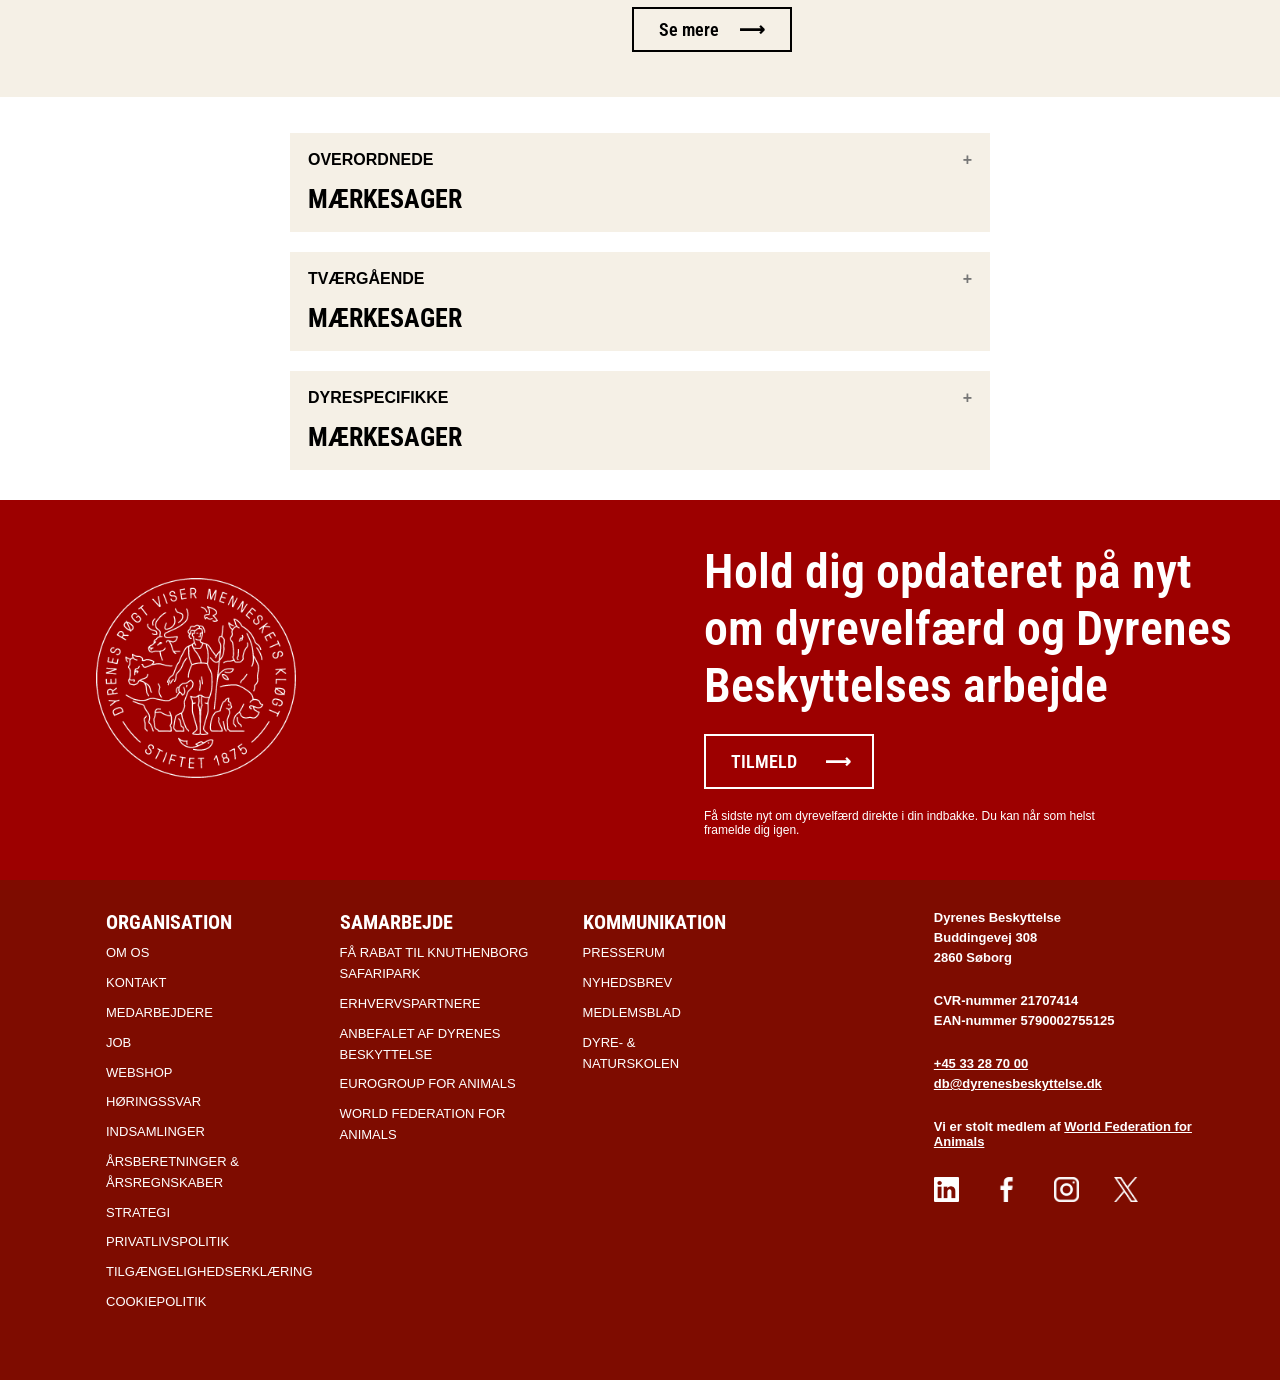
==== commit 07921cfb: "instagram posts lol" ====
--- a/index.html
+++ b/index.html
@@ -252,6 +252,20 @@
                 <button class="transp-btn" type="button">Skriv under her &nbsp; &nbsp; &nbsp; ⟶</button>
             </div>
         </section>
+
+        <section class="content-section">
+            <div class="content-section-inner">
+                <h1>Se vores seneste oplæg</h1>
+                <br>
+                <div class="fakestagram">
+                    <img class="fakestagram-post" src="images/post-1.png">
+                    <img class="fakestagram-post" src="images/post-2.png">
+                    <img class="fakestagram-post" src="images/post-3.png">
+                </div>
+                <button class="transp-btn transp-btn--centered" type="button">Se mere &nbsp; &nbsp; ⟶</button>
+            </div>
+        </section>
+        <br><br>
 
         <section class="placing-accordion">   
             <button class="accordion">
--- a/stylesheet/style.css
+++ b/stylesheet/style.css
@@ -618,6 +618,20 @@
     
 }
 
+.content-section .support-btn {
+    color: #fff;
+}
+
+.content-section .transp-btn{
+    display: flex;
+    width: auto;
+    border: 2px solid #000;
+    color: #000;
+    padding: 10px 25px 10px;
+    margin: 35px 0px -35px 0px;
+    cursor: pointer;
+}
+
 .sign-btn {
     border:none;
     color:#fff;
@@ -658,6 +672,42 @@
 .bodytext-section p, li{
     font-size:18px;
     line-height:1.6;  
+}
+
+.fish-bodytext > p {
+    margin-bottom: 12px;
+}
+
+.fish-bodytext h2 {
+    font-family:"Roboto Condensed", sans-serif;
+    font-size:24px;
+    line-height:1.2;
+    margin:32px 0 8px;
+}
+
+.fish-bodytext li {
+    margin:0;
+}
+
+.fish-bodytext .fish-info-box {
+    max-width:700px;
+    margin:24px 0 32px;
+    padding:20px 28px 20px 48px;
+    background:#00516f;
+    color:#fff;
+}
+
+.fish-bodytext .fish-info-box li {
+    color:#fff;
+    font-size:16px;
+    line-height:1.5;
+    margin:8px 0;
+}
+
+@media (max-width: 900px) {
+    .fish-bodytext .fish-info-box {
+        max-width:100%;
+    }
 }
 
 .bullet li{
@@ -775,6 +825,7 @@
     cursor:pointer;
     font-size:28px;
     line-height:1;
+    padding-bottom: 4px;
 }
 
 .carousel-arrow:hover{
@@ -845,8 +896,6 @@
     text-decoration: none;
 }
 
-
-
 .transp-btn{
     display: flex;
     width: 200px;
@@ -863,6 +912,11 @@
     font-family:"Roboto Condensed", sans-serif;
     font-size:18px;
     font-weight:600;
+}
+
+.transp-btn--centered {
+    margin-left: auto !important;
+    margin-right: auto !important;
 }
 
 .placing-accordion{
@@ -1053,6 +1107,20 @@
     display:block;
 }
 
+.fakestagram {
+    display: flex;
+    flex-direction: row;
+    align-items: center;
+    justify-content: center;
+    gap: 100px;
+}
+
+.fakestagram-post {
+    width: 350px;
+    height: auto;
+}
+
+
 @media (max-width: 900px){
     .hero{
         flex-direction:column;
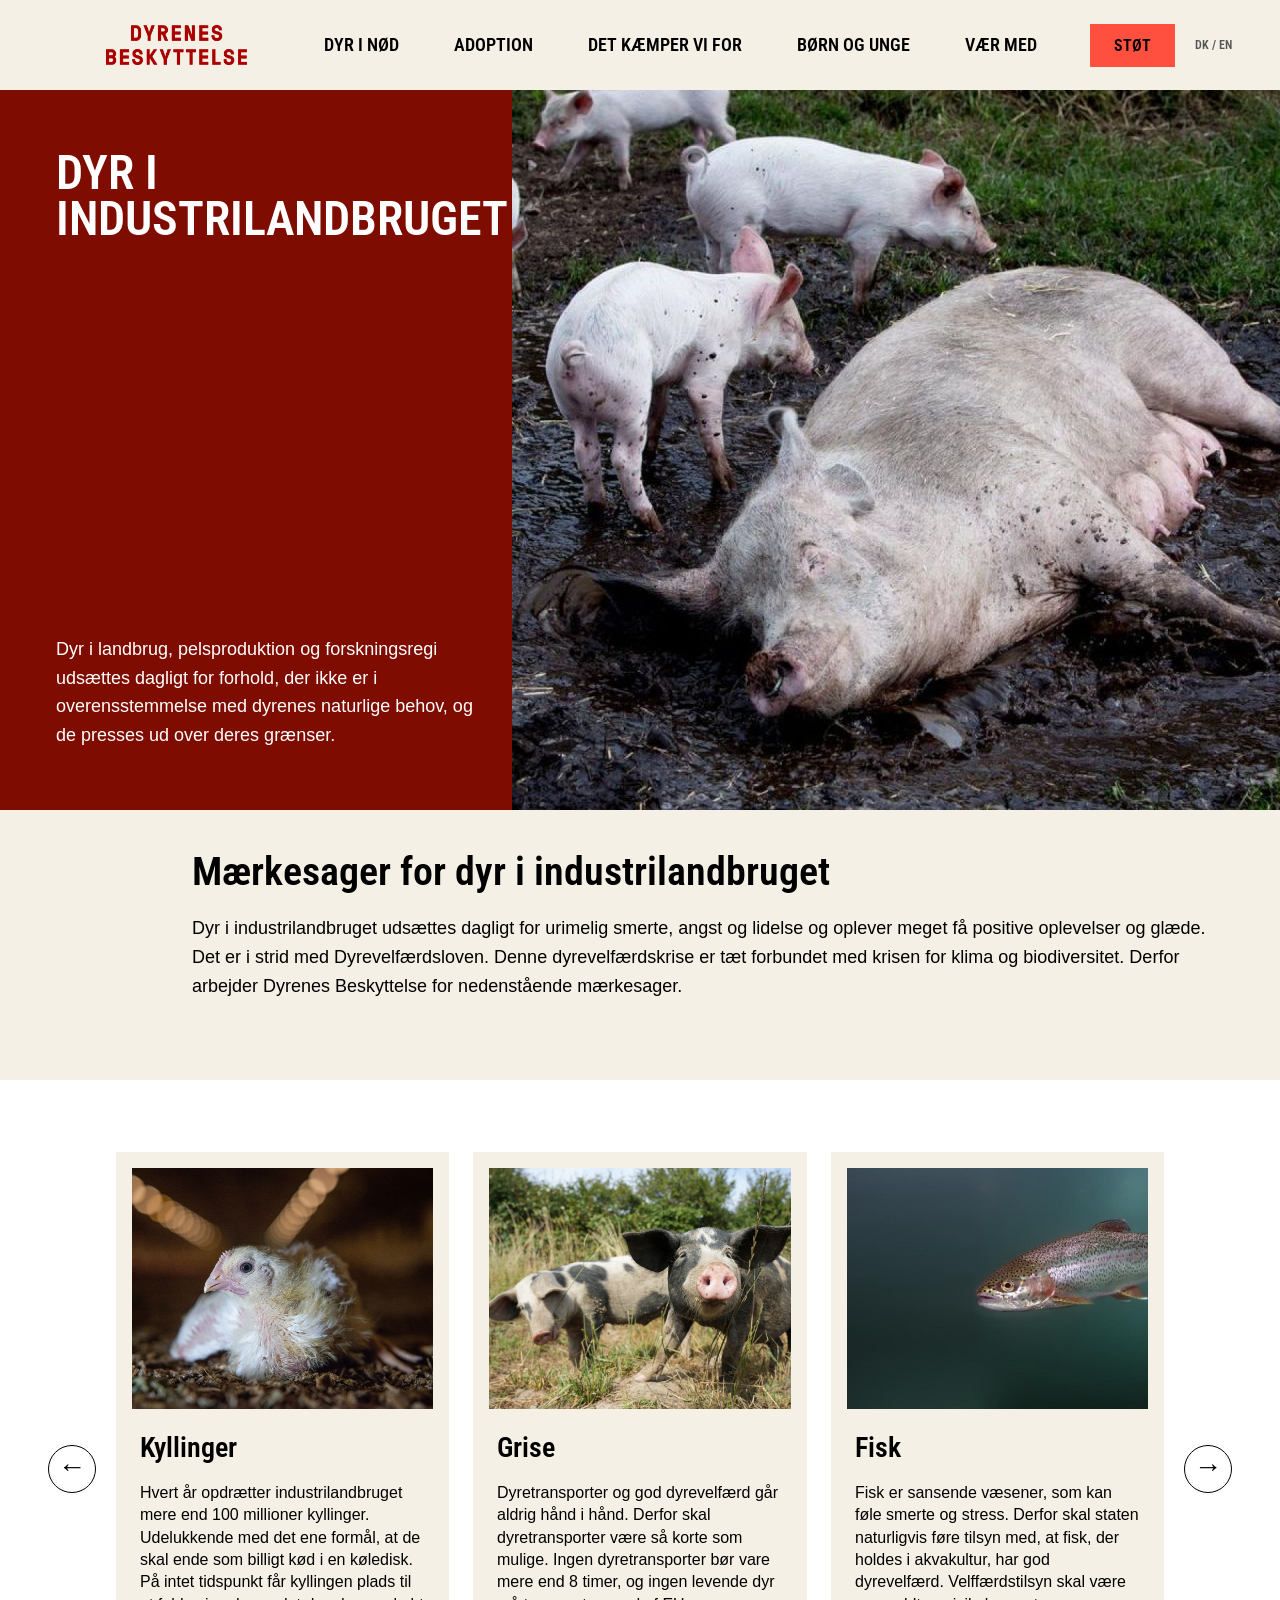
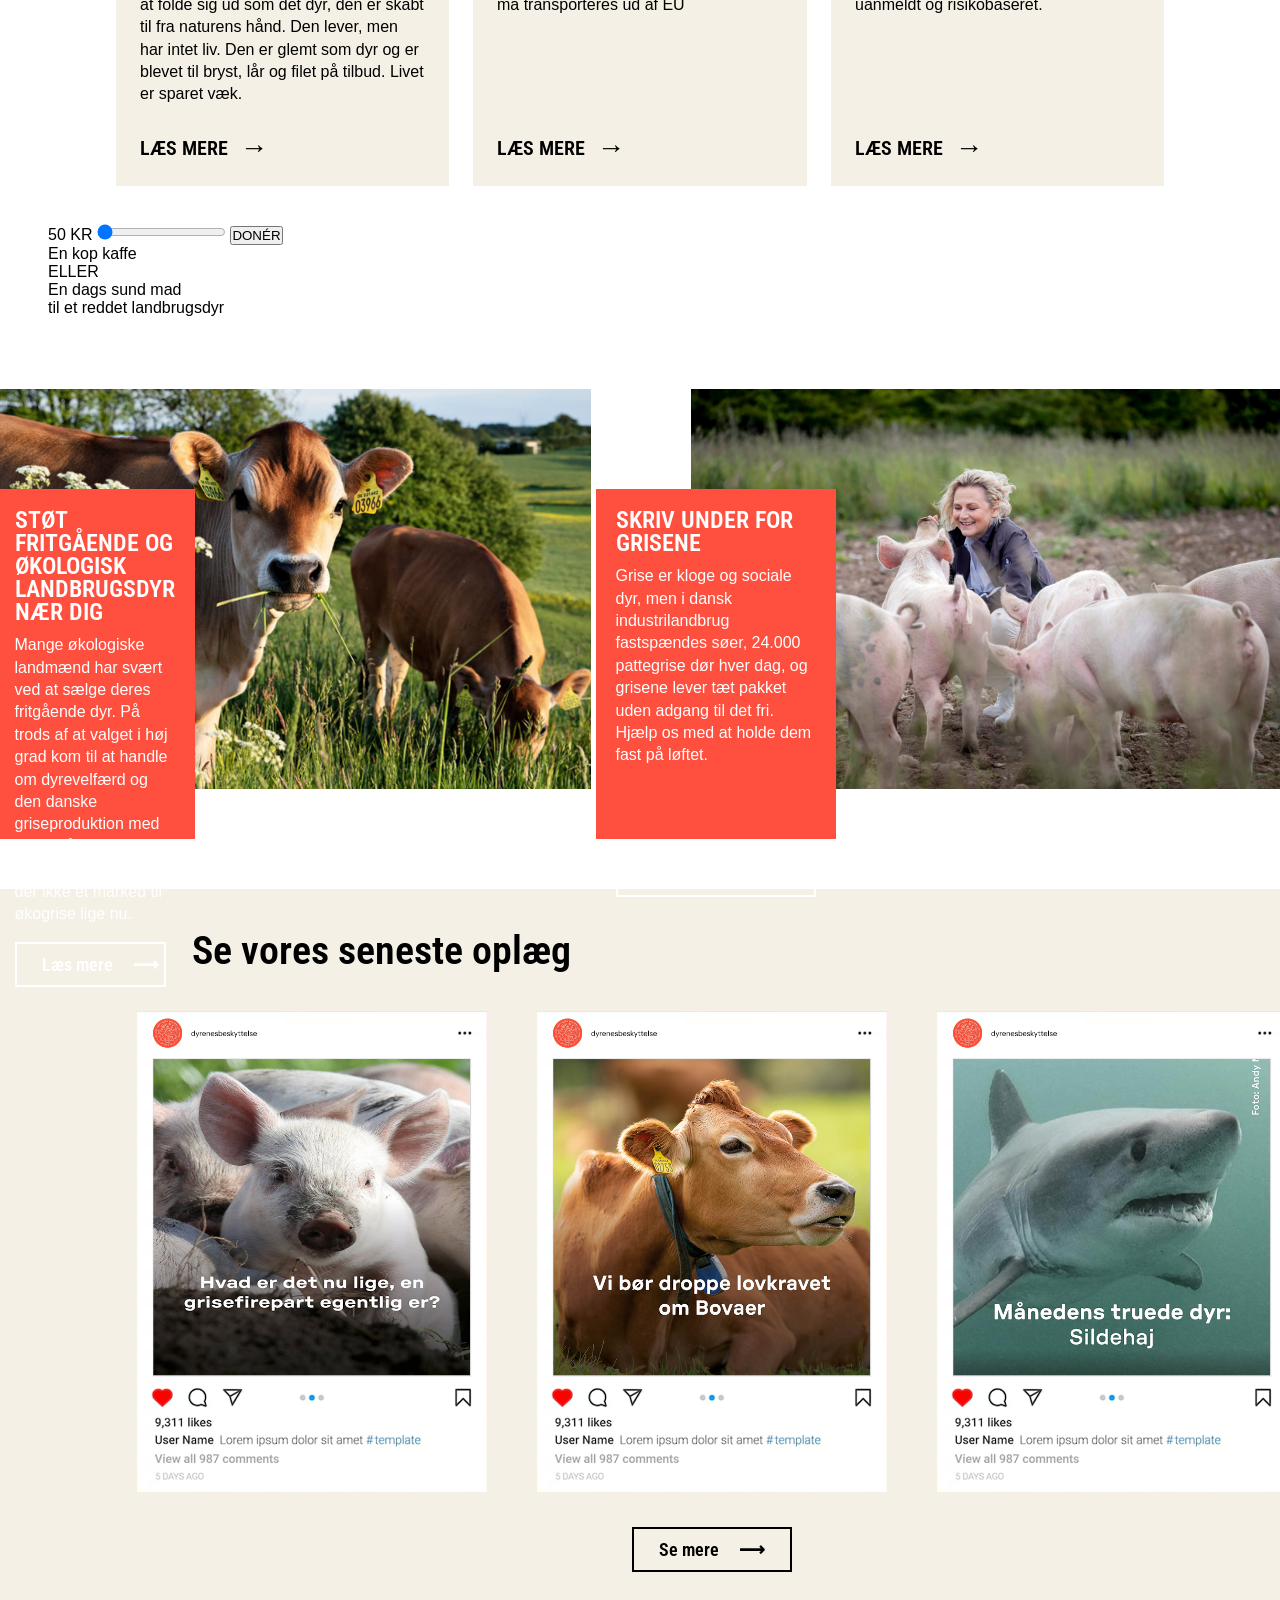
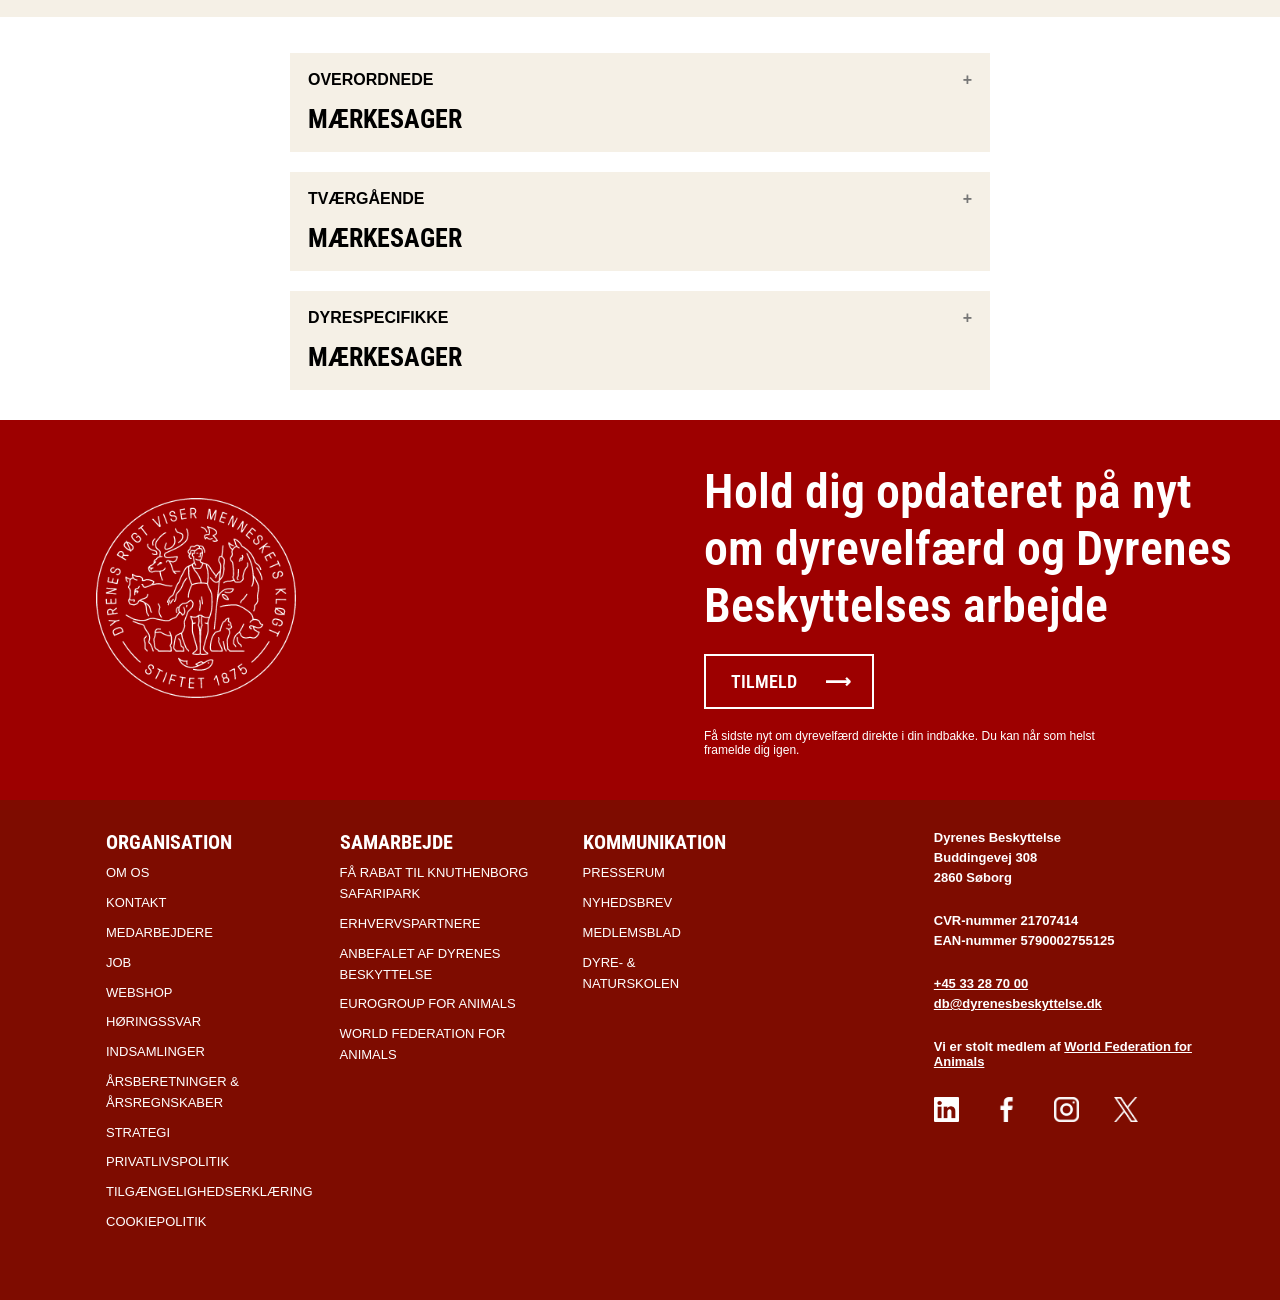
==== commit 0fda216c: "navbar resp+fisk teskt fikset navbar responsivitet og rettelse af tekst på fiskesiden" ====
--- a/index.html
+++ b/index.html
@@ -14,17 +14,21 @@
     <link rel="preconnect" href="https://fonts.gstatic.com" crossorigin>
     <link href="https://fonts.googleapis.com/css2?family=Roboto+Condensed:wght@600&display=swap" rel="stylesheet">
     <script src="scripts/carousel.js" defer></script>
+    <script src="scripts/burgermenu.js" defer></script>
     <script src="scripts/slide-drawer.js" defer></script>
     <script src="scripts/donation-slider.js" defer></script>
     <script src="scripts/accordion.js" defer></script>
 </head>
 <body>
     <header class="navbar">
-        <a href="#" class="logo" aria-label="Forside">
+        <a href="index.html" class="logo" aria-label="Forside">
             <img src="images/logoet.png" alt="Dyrenes Beskyttelse logo">
         </a>
 
-        <nav aria-label="Hovednavigation">
+        <button class="nav-toggle" type="button" aria-label="Åbn navigation" aria-expanded="false" aria-controls="primaryNavigation">
+            <span></span><span></span><span></span>
+        </button>
+        <nav id="primaryNavigation" aria-label="Hovednavigation">
             <ul class="nav-links">
                 <li><a href="#">Dyr i nød</a></li>
                 <li><a href="#">Adoption</a></li>
--- a/stylesheet/style.css
+++ b/stylesheet/style.css
@@ -587,7 +587,7 @@
 .content-section{
     background:var(--bg);
     padding-bottom: 80px;
-    padding-top: 80px;
+    padding-top: 40px;
 }
 
 .content-section-inner{
@@ -702,6 +702,115 @@
     font-size:16px;
     line-height:1.5;
     margin:8px 0;
+}
+
+.nav-toggle{
+    display:none;
+}
+
+@media (max-width: 1200px){
+    body{
+        padding-top:76px;
+    }
+
+    .navbar{
+        height:76px;
+        padding:0 32px;
+    }
+
+    .nav-toggle{
+        display:flex;
+        width:44px;
+        height:44px;
+        flex-direction:column;
+        align-items:center;
+        justify-content:center;
+        gap:5px;
+        border:0;
+        background:transparent;
+        cursor:pointer;
+    }
+
+    .nav-toggle span{
+        display:block;
+        width:24px;
+        height:2px;
+        background:#000;
+        transition:transform 160ms ease, opacity 160ms ease;
+    }
+
+    .navbar--menu-open .nav-toggle span:first-child{
+        transform:translateY(7px) rotate(45deg);
+    }
+
+    .navbar--menu-open .nav-toggle span:nth-child(2){
+        opacity:0;
+    }
+
+    .navbar--menu-open .nav-toggle span:last-child{
+        transform:translateY(-7px) rotate(-45deg);
+    }
+
+    .navbar nav{
+        position:absolute;
+        top:100%;
+        left:0;
+        right:0;
+        display:none;
+        padding:8px 24px 20px;
+        background:var(--bg);
+        box-shadow:0 8px 12px rgb(0 0 0 / 12%);
+    }
+
+    .navbar--menu-open nav{
+        display:block;
+    }
+
+    .nav-links{
+        align-items:stretch;
+        flex-direction:column;
+        gap:0;
+    }
+
+    .nav-links li{
+        margin:0;
+        border-top:1px solid rgb(0 0 0 / 12%);
+    }
+
+    .nav-links a{
+        display:block;
+        padding:14px 4px;
+        font-size:16px;
+    }
+}
+
+@media (max-width: 480px){
+    .navbar{
+        padding:0 16px;
+    }
+
+    .logo img{
+        max-width:44vw;
+        height:auto;
+        max-height:36px;
+    }
+
+    .nav-actions{
+        gap:0;
+    }
+
+    .support-btn{
+        padding:10px 14px;
+        font-size:14px;
+    }
+
+    .language-switch{
+        display:none;
+    }
+
+    .nav-toggle{
+        width:40px;
+    }
 }
 
 @media (max-width: 900px) {
@@ -1112,7 +1221,7 @@
     flex-direction: row;
     align-items: center;
     justify-content: center;
-    gap: 100px;
+    gap: 50px;
 }
 
 .fakestagram-post {
@@ -1121,7 +1230,7 @@
 }
 
 
-@media (max-width: 900px){
+@media (max-width: 1200px){
     .hero{
         flex-direction:column;
         height:auto;
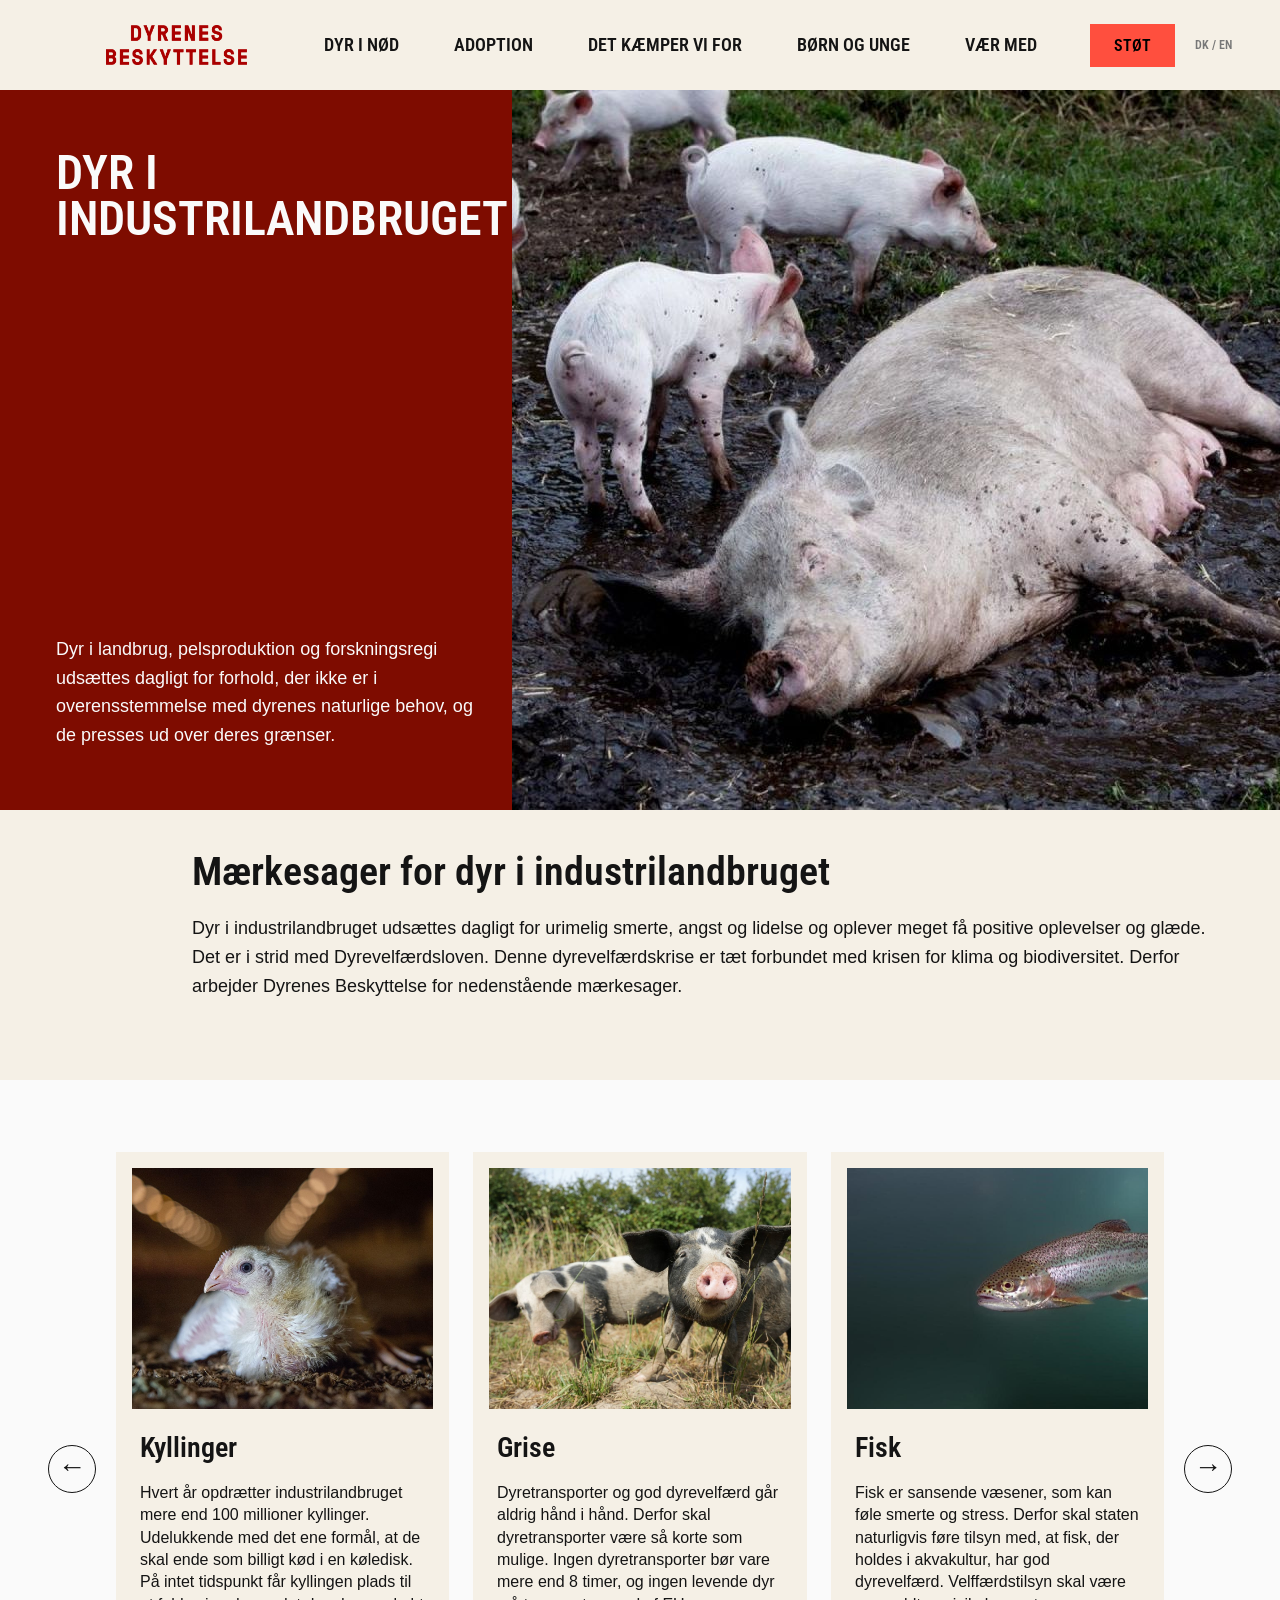
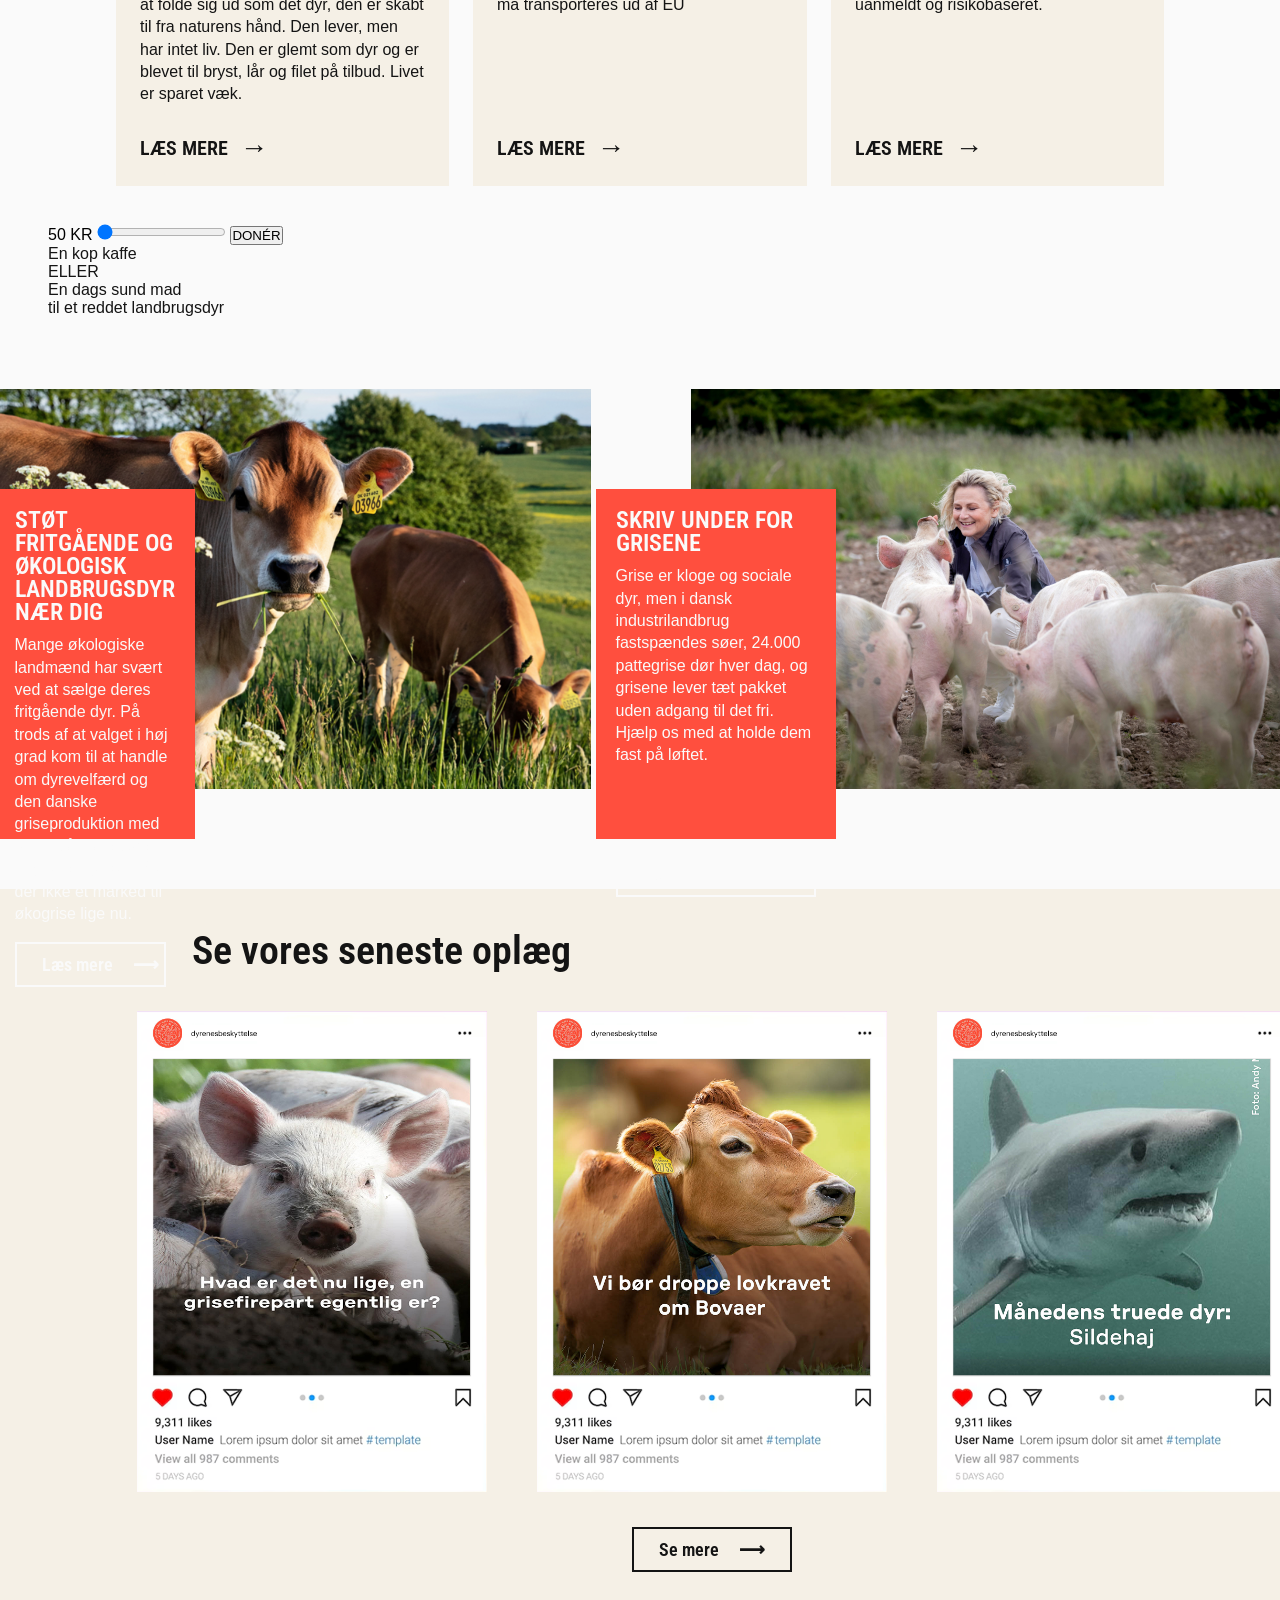
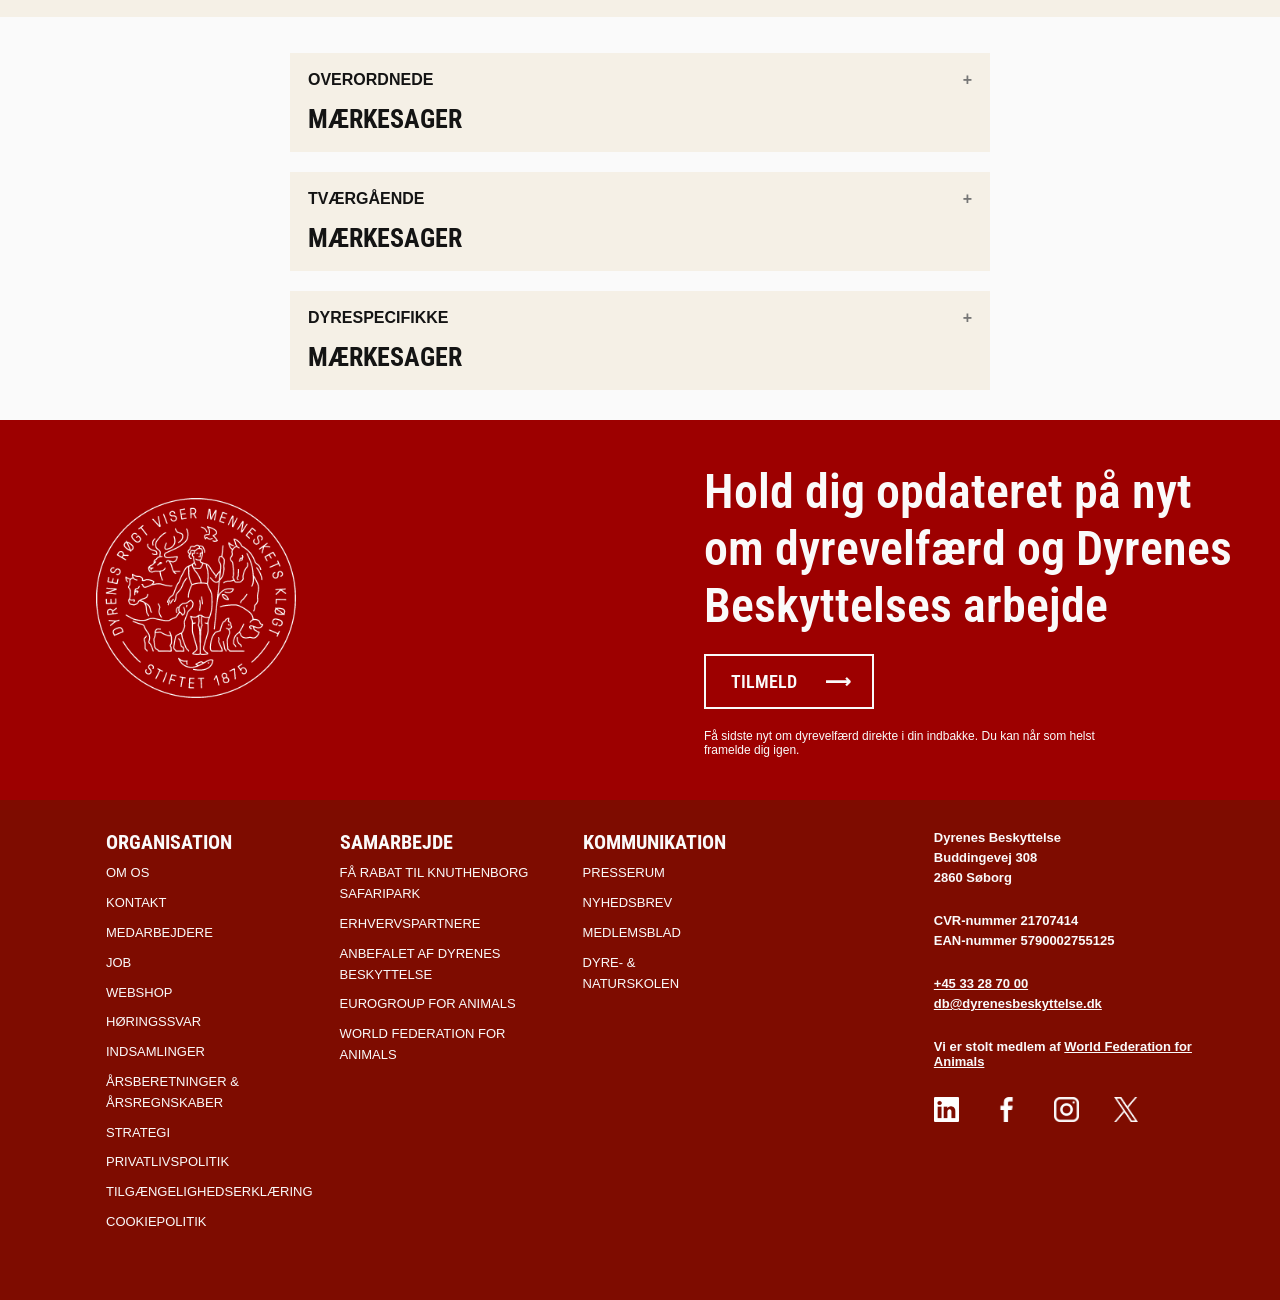
==== commit 0368dffe: "små fix" ====
--- a/index.html
+++ b/index.html
@@ -253,7 +253,9 @@
             <div class="two-link-box-inner">
                 <h1>Skriv under for grisene</h1>
                 <p>Grise er kloge og sociale dyr, men i dansk industrilandbrug fastspændes søer, 24.000 pattegrise dør hver dag, og grisene lever tæt pakket uden adgang til det fri. Hjælp os med at holde dem fast på løftet.</p>
-                <button class="transp-btn" type="button">Skriv under her &nbsp; &nbsp; &nbsp; ⟶</button>
+                <a href="grise.html" class="frit-link">
+                <button class="transp-btn" type="button">Læs mere &nbsp; &nbsp; &nbsp; &nbsp; ⟶</button>
+                </a>
             </div>
         </section>
 
--- a/stylesheet/style.css
+++ b/stylesheet/style.css
@@ -1,21 +1,30 @@
-*{
-    margin:0;
-    padding:0;
-    box-sizing:border-box;
-}
-
-:root{
-    --bg:#F5F0E6;
-    --red:#7E0C00;
-    --button:#FF4F3E;
-    --dark:#000000;
-    --footer-top:#9D0000;
-}
-
-body{
+* {
+    margin: 0;
+    padding: 0;
+    box-sizing: border-box;
+}
+
+:root {
+    --bg: #F5F0E6;
+    --red: #7E0C00;
+    --button: #FF4F3E;
+    --footer-top: #9D0000;
+    --white: #fafafa;
+    --black: #141414;
+}
+
+body {
     padding-top: 90px;
-    background:#fff;
-    font-family:Helvetica, sans-serif;
+    background: #fafafa;
+    font-family: Helvetica, sans-serif;
+}
+
+p, h1, h2, h3 {
+    color: #141414;
+}
+
+.hero h1 {
+    color: #fafafa;
 }
 
 ul {
@@ -23,10 +32,10 @@
 }
 
 li {
-    font-size:18px;
-    line-height:1.6;
-
-    color: #000;
+    font-size: 18px;
+    line-height: 1.6;
+
+    color: #141414;
     font-family: "Roboto", sans-serif;
     font-size: 13px;
     margin-bottom: 9px;
@@ -35,24 +44,24 @@
 }
 
 h3 {
-    color: #fff;
+    color: #fafafa;
     font-family:"Roboto Condensed", sans-serif;
     font-size: 20px;
 }
 
 /* NAVBAR */
-.navbar{
-    height:90px;
-    background:var(--bg);
+.navbar {
+    height: 90px;
+    background: var(--bg);
     z-index: 999;
 
     position: fixed;
     top: 0;
     width: 100%;
 
-    display:flex;
-    align-items:center;
-    justify-content:space-between;
+    display: flex;
+    align-items: center;
+    justify-content: space-between;
 
     padding: 0 48px;
     padding-left: 106px;
@@ -61,129 +70,129 @@
 
 /* LOGO */
 
-.logo{
-    display:flex;
-    align-items:center;
-    flex-shrink:0;
+.logo {
+    display: flex;
+    align-items: center;
+    flex-shrink: 0;
 }
 
 .logo img {
-    height:40px;
-    width:auto;
-    display:block;
+    height: 40px;
+    width: auto;
+    display: block;
 }
 
 /* MENU */
 
 .nav-links {
-    display:flex;
-    align-items:center;
-    list-style:none;
-    gap:55px;
+    display: flex;
+    align-items: center;
+    list-style: none;
+    gap: 55px;
 }
 
 .nav-links a {
-    text-decoration:none;
-    color:#000;
-
-    font-family:"Roboto Condensed", sans-serif;
-    font-size:18px;
-    font-weight:600;
-    text-transform:uppercase;
-}
-
-.nav-links a:hover{
+    text-decoration: none;
+    color: #141414;
+
+    font-family: "Roboto Condensed", sans-serif;
+    font-size: 18px;
+    font-weight: 600;
+    text-transform: uppercase;
+}
+
+.nav-links a:hover {
     text-decoration-line: underline;
     text-decoration-color: var(--button);
 }
 
 /* HØJRE SIDE */
 
-.nav-actions{
-    display:flex;
-    align-items:center;
-    gap:20px;
+.nav-actions {
+    display: flex;
+    align-items: center;
+    gap: 20px;
 }
 
 /* STØT KNAP */
 
-.support-btn{
-    border:none;
-    background:#FF4F3E;
-
-    padding:12px 24px;
-
-    cursor:pointer;
-
-    font-family:"Roboto Condensed", sans-serif;
-    font-size:16px;
-    font-weight:600;
-    text-transform:uppercase;
+.support-btn {
+    border: none;
+    background: var(--button);
+
+    padding: 12px 24px;
+
+    cursor: pointer;
+
+    font-family: "Roboto Condensed", sans-serif;
+    font-size: 16px;
+    font-weight: 600;
+    text-transform: uppercase;
 }
 
 /* DK / EN */
 
-.language-switch{
-    font-family:"Roboto Condensed", sans-serif;
-    font-size:12px;
-    font-weight:600;
-
-    color:#555;
+.language-switch {
+    font-family: "Roboto Condensed", sans-serif;
+    font-size: 12px;
+    font-weight: 600;
+
+    color: #777;
 }
 
 /* HERO */
 
-.hero{
-    height:720px;
-    display:flex;
-    width:100%;
-    background:#fff;
-}
-
-.hero-content{
-    width:40%;
-    background:#7E0C00;
-    display:flex;
-    align-items:stretch;
-    justify-content:center;
-    padding:60px 60px 60px 90px;
-}
-
-.hero-text{
-    display:flex;
-    flex-direction:column;
-    justify-content:space-between;
-    max-width:430px;
-    color:#fff;
-}
-
-.hero-text h1{
-    font-family:"Roboto Condensed", sans-serif;
-    font-size:48px;
-    line-height:0.96;
-    font-weight:600;
-    text-transform:uppercase;
-    margin-bottom:32px;
-}
-
-.hero-text p{
-    font-family:Helvetica, Arial, sans-serif;
-    font-size:18px;
-    line-height:1.6;
-    color:#fff;
-}
-
-.hero-image-wrap{
-    flex:1;
-    background:#f3f3f3;
-    overflow:hidden;
-}
-
-.hero-image-wrap img{
-    width:100%;
-    height:100%;
-    display:block;
-    object-fit:cover;
+.hero {
+    height: 720px;
+    display: flex;
+    width: 100%;
+    background: #fafafa;
+}
+
+.hero-content {
+    width: 40%;
+    background: var(--red);
+    display: flex;
+    align-items: stretch;
+    justify-content: center;
+    padding: 60px 60px 60px 90px;
+}
+
+.hero-text {
+    display: flex;
+    flex-direction: column;
+    justify-content: space-between;
+    max-width: 430px;
+    color: #fafafa;
+}
+
+.hero-text h1 {
+    font-family: "Roboto Condensed", sans-serif;
+    font-size: 48px;
+    line-height: 0.96;
+    font-weight: 600;
+    text-transform: uppercase;
+    margin-bottom: 32px;
+}
+
+.hero-text p {
+    font-family: Helvetica, Arial, sans-serif;
+    font-size: 18px;
+    line-height: 1.6;
+    color: #fafafa;
+}
+
+.hero-image-wrap {
+    flex: 1;
+    background: #fafafa;
+    overflow: hidden;
+}
+
+.hero-image-wrap img {
+    width: 100%;
+    height: 100%;
+    display: block;
+    object-fit: cover;
 }
 
 .support-drawer {
@@ -193,7 +202,7 @@
     width: 520px;
     max-width: 100%;
     height: 100vh;
-    background: #fff;
+    background: #fafafa;
     border-radius: 15px 0px 0px 15px;
     box-shadow: 0px;
     transition: right 0.45s ease;
@@ -224,7 +233,7 @@
     background: none;
     border: none;
     cursor: pointer;
-    color: var(--dark);
+    color: #141414;
 }
 
 .support-drawer form {
@@ -240,7 +249,7 @@
     font-size: 20px;
     line-height: 1.3;
     font-weight: 700;
-    color: var(--dark);
+    color: #141414;
     text-align: left;
     margin: 0;
 }
@@ -248,7 +257,6 @@
 .support-drawer__inner p {
     font-size: 16px;
     line-height: 1.55;
-    color: #444;
     margin-bottom: 30px;
     font-family: sans-serif;
 }
@@ -289,15 +297,15 @@
 /* inactive bbuttton */
 
 .donation-button {
-    background-color: #fff;
-    color: #000;
+    background-color: #fafafa;
+    color: #141414;
 }
 
 /* selected buttons */
 
 .donation-button__selected {
-    background-color: #a60000;
-    color: #fff;
+    background-color: var(--red);
+    color: #fafafa;
     font-weight: 600;
     transition: background-color 0.2s ease;
     transition: color 0.2s ease;
@@ -310,9 +318,9 @@
     padding-bottom: 14px;
     margin-top: 0;
     margin-bottom: 12px;
-    background: #faf7f7;
+    background: #f5f0e6;
     border: 1px solid #e5d6d6;
-    border-left: 4px solid #a60000;
+    border-left: 4px solid var(--red);
     padding-left: 16px;
     padding-right: 16px;
     box-sizing: border-box;
@@ -349,7 +357,7 @@
     font-family: sans-serif;
     font-size: 16px;
     line-height: 1.4;
-    color: #000;
+    color: #141414;
     padding-left: 0;
 }
 
@@ -377,11 +385,10 @@
     padding: 10px 34px 10px 12px;
     border: 1px solid #cfcfcf;
     border-radius: 0;
-    background: #fff;
     font-family: sans-serif;
     font-size: 16px;
     font-weight: 400;
-    color: #000;
+    color: #141414;
     outline: none;
     box-sizing: border-box;
 }
@@ -402,7 +409,7 @@
     right: 16px;
     top: 60%;
     transform: translateY(-50%);
-    color: #999999;
+    color: #777;
     font-size: 25px;
     pointer-events: none;
 }
@@ -413,7 +420,7 @@
     right: 16px;
     top: 60%;
     transform: translateY(-50%);
-    color: #999999;
+    color: #777;
     font-size: 25px;
     pointer-events: none;
 }
@@ -460,8 +467,8 @@
     min-height: 48px;
     margin: 3px 0 0;
     padding: 13px 16px;
-    background: #a60000;
-    color: #fff;
+    background: var(--red);
+    color: #fafafa;
     border: none;
     border-radius: 0;
     font-family: sans-serif;
@@ -486,20 +493,6 @@
     margin: 0;
     text-align: left;
 }
-
-
-
-
-
-
-
-
-
-
-
-
-
-
 
 .support-drawer .container,
 .sign-drawer .container {
@@ -554,7 +547,7 @@
     top: 4px;
     width: 5px;
     height: 10px;
-    border: solid #cfcfcf;
+    border: solid #141414;
     border-width: 0 3px 3px 0;
     transform: rotate(45deg);
 }
@@ -575,10 +568,10 @@
 }
 
 .privacypolicy-text p {
-    font-family: sans-serif;
+    font-family: Helvetica, sans-serif;
     font-size: 15px;
     line-height: 1.4;
-    color: #444;
+    color: #777;
     text-align: left;
     margin: 0;
 }
@@ -619,14 +612,14 @@
 }
 
 .content-section .support-btn {
-    color: #fff;
+    color: #fafafa;
 }
 
 .content-section .transp-btn{
     display: flex;
     width: auto;
-    border: 2px solid #000;
-    color: #000;
+    border: 2px solid #141414;
+    color: #141414;
     padding: 10px 25px 10px;
     margin: 35px 0px -35px 0px;
     cursor: pointer;
@@ -634,7 +627,7 @@
 
 .sign-btn {
     border:none;
-    color:#fff;
+    color:#fafafa;
     background:var(--button);
 
     padding:12px 24px;
@@ -650,7 +643,7 @@
 }
 
 .bodytext-section{
-    background: #fff;
+    background: #fafafa;
     padding-top: 40px;
 }
 
@@ -694,11 +687,11 @@
     margin:24px 0 32px;
     padding:20px 28px 20px 48px;
     background:#00516f;
-    color:#fff;
+    color:#fafafa;
 }
 
 .fish-bodytext .fish-info-box li {
-    color:#fff;
+    color:#fafafa;
     font-size:16px;
     line-height:1.5;
     margin:8px 0;
@@ -735,7 +728,7 @@
         display:block;
         width:24px;
         height:2px;
-        background:#000;
+        background:#141414;
         transition:transform 160ms ease, opacity 160ms ease;
     }
 
@@ -823,12 +816,12 @@
     font-family: Helvetica, Arial, sans-serif;
     font-size:18px;
     line-height:1.6;
-    color: black;
+    color: #141414;
     cursor: auto;
 }
 
 .issue-carousel{
-    background:#fff;
+    background:#fafafa;
     padding:72px 48px;
 }
 
@@ -905,7 +898,7 @@
     align-items:center;
     gap:12px;
     margin-top:auto;
-    color:#000;
+    color:#141414;
     font-family:"Roboto Condensed", sans-serif;
     font-size:20px;
     font-weight:600;
@@ -927,10 +920,10 @@
     width:48px;
     aspect-ratio:1;
     place-items:center;
-    border:1px solid #000;
+    border:1px solid #141414;
     border-radius:50%;
-    background:#fff;
-    color:#000;
+    background:#fafafa;
+    color:#141414;
     cursor:pointer;
     font-size:28px;
     line-height:1;
@@ -972,7 +965,7 @@
     line-height:0.96;
     font-weight:600;
     text-transform:uppercase;
-    color: #fff;
+    color: #fafafa;
     margin-bottom: 10px;
 }
 
@@ -980,14 +973,14 @@
     font-family:Helvetica, Arial, sans-serif;
     font-size:16px;
     line-height:1.4;
-    color: #fff;
+    color: #fafafa;
 }
 
 .frit-btn{
     display: flex;
     width: 151px;
-    border: 2px solid #fff;
-    color: #fff;
+    border: 2px solid #fafafa;
+    color: #fafafa;
     background:transparent;
     padding-top: 10px;
     padding-bottom: 10px;
@@ -1008,8 +1001,8 @@
 .transp-btn{
     display: flex;
     width: 200px;
-    border: 2px solid #fff;
-    color: #fff;
+    border: 2px solid #fafafa;
+    color: #fafafa;
     background:transparent;
     padding-top: 10px;
     padding-bottom: 10px;
@@ -1038,8 +1031,7 @@
 }
 
 .accordion {
-    background-color: #F5F0E6;
-    color: #444;
+    background-color: var(--bg);
     cursor: pointer;
     padding: 18px;
     width: 700px;
@@ -1053,7 +1045,7 @@
     font-family:Helvetica, Arial, sans-serif;
     font-size:16px;
     font-weight:0px;
-    color: var(--dark);
+    color: #141414;
 }
 
 .accordion h1::after{
@@ -1068,7 +1060,7 @@
     font-family:"Roboto Condensed", sans-serif;
     font-size:26px;
     font-weight:600px;
-    color: var(--dark);
+    color: #141414;
 }
 
 .active h1:after {
@@ -1078,7 +1070,7 @@
 .panel {
     width: 700px;
     padding: 0px 60px;
-    background-color: #F5F0E6;
+    background-color: var(--bg);
     max-height: 0;
     overflow: hidden;
     transition: max-height 0.2s ease-out;
@@ -1104,14 +1096,14 @@
     font-family:"Roboto Condensed", sans-serif;
     font-size:48px;
     font-weight:600;
-    color: #fff;
+    color: #fafafa;
 }
 
 .footer-top p{
     font-family:Helvetica, Arial, sans-serif;
     font-size:12px;
     font-weight:300;
-    color: #fff;
+    color: #fafafa;
 }
 
 .footer-emblem{
@@ -1131,8 +1123,8 @@
     display: flex;
     justify-items: right;
     width: 170px;
-    border: 2px solid #fff;
-    color: #fff;
+    border: 2px solid #fafafa;
+    color: #fafafa;
     background:transparent;
     padding-top: 15px;
     padding-bottom: 15px;
@@ -1163,7 +1155,7 @@
 .footer li {
     margin-left: -25px;
 
-    color: #fff;
+    color: #fafafa;
     font-family: "Roboto", sans-serif;
     font-size: 13px;
     margin-bottom: 9px;
@@ -1172,7 +1164,7 @@
 }
 
 .footer p {
-    color: #fff;
+    color: #fafafa;
     font-family: "Roboto", sans-serif;
     font-size: 13px;
     font-weight: bold;
@@ -1191,7 +1183,7 @@
 }
 
 .footer-link {
-    color: #fff;
+    color: #fafafa;
     font-family: "Roboto", sans-serif;
     font-size: 13px;
     text-decoration: underline;
@@ -1293,3 +1285,214 @@
     }
 }
 
+@media (max-width: 1200px){
+    .content-section-inner{
+        width:100%;
+        margin:0 auto;
+    }
+
+    .bodytext-section{
+        padding:50px 30px;
+    }
+
+    .bodytext-section-inner{
+        width:100%;
+        margin:0 auto;
+    }
+
+    .two-link-img{
+        display:grid;
+        grid-template-columns:repeat(2, minmax(0, 1fr));
+        height:auto;
+        gap:16px;
+        padding:32px 24px 0;
+    }
+
+    .two-link-img img{
+        display:block;
+        width:100%;
+        height:clamp(180px, 32vw, 280px);
+        object-fit:cover;
+    }
+
+    .two-link-box{
+        display:grid;
+        grid-template-columns:repeat(2, minmax(0, 1fr));
+        height:auto;
+        gap:16px;
+        margin:0;
+        padding:16px 24px 32px;
+    }
+
+    .two-link-box-inner{
+        display:flex;
+        width:auto;
+        height:auto;
+        min-height:320px;
+        flex-direction:column;
+    }
+
+    .two-link-box-inner .frit-btn,
+    .two-link-box-inner .transp-btn{
+        margin-top:24px;
+    }
+
+    .fakestagram{
+        display:grid;
+        grid-template-columns:repeat(3, minmax(0, 1fr));
+        gap:16px;
+    }
+
+    .fakestagram-post{
+        display:block;
+        width:100%;
+        height:auto;
+    }
+
+    .placing-accordion{
+        display:grid;
+        grid-template-columns:minmax(0, 700px);
+        justify-content:center;
+        padding:0 16px;
+    }
+
+    .accordion,
+    .panel{
+        width:100%;
+        min-width:0;
+        max-width:700px;
+    }
+
+    .panel{
+        padding:0 24px;
+    }
+
+    .footer-top{
+        height:auto;
+        min-height:300px;
+        gap:32px;
+        padding:40px 32px;
+    }
+
+    .footer-top h1{
+        font-size:clamp(32px, 5vw, 44px);
+    }
+
+    .footer-top h1 br,
+    .footer-top p br{
+        display:none;
+    }
+
+    .footer-emblem{
+        width:clamp(120px, 20vw, 180px);
+        flex:0 0 auto;
+        margin:0;
+    }
+
+    .footer{
+        display:grid;
+        grid-template-columns:repeat(2, minmax(0, 1fr));
+        height:auto;
+        padding:40px 32px;
+        gap:32px;
+    }
+
+    .footer-nav-contact{
+        margin-left:0;
+    }
+}
+
+@media (max-width: 600px){
+    .content-section,
+    .bodytext-section{
+        padding:40px 20px;
+    }
+
+    .content-section-inner h1,
+    .bodytext-section h1{
+        font-size:clamp(28px, 8vw, 36px);
+        overflow-wrap:anywhere;
+    }
+
+    .hero-content{
+        min-height:0;
+        padding:40px 24px;
+    }
+
+    .hero-text{
+        width:100%;
+        min-width:0;
+    }
+
+    .hero-text h1{
+        font-size:clamp(30px, 8vw, 36px);
+        overflow-wrap:anywhere;
+    }
+
+    .two-link-img{
+        gap:8px;
+        padding:24px 16px 0;
+    }
+
+    .two-link-img img{
+        height:clamp(140px, 42vw, 200px);
+    }
+
+    .two-link-box{
+        grid-template-columns:1fr;
+        gap:16px;
+        padding:16px 16px 24px;
+    }
+
+    .two-link-box-inner{
+        min-height:0;
+    }
+
+    .fakestagram{
+        grid-template-columns:1fr;
+        gap:20px;
+    }
+
+    .accordion{
+        padding:16px;
+    }
+
+    .accordion h2{
+        font-size:clamp(20px, 6vw, 26px);
+    }
+
+    .panel{
+        padding:0 16px;
+    }
+
+    .footer-top{
+        flex-direction:column;
+        align-items:flex-start;
+        gap:24px;
+        padding:32px 20px;
+    }
+
+    .footer-emblem{
+        width:120px;
+    }
+
+    .footer-top h1{
+        font-size:clamp(28px, 8vw, 36px);
+    }
+
+    .footer-top p{
+        font-size:14px;
+        line-height:1.5;
+    }
+
+    .footer{
+        grid-template-columns:1fr;
+        padding:32px 24px;
+        gap:28px;
+    }
+
+    .socials-logo{
+        flex-wrap:wrap;
+        gap:24px;
+    }
+}
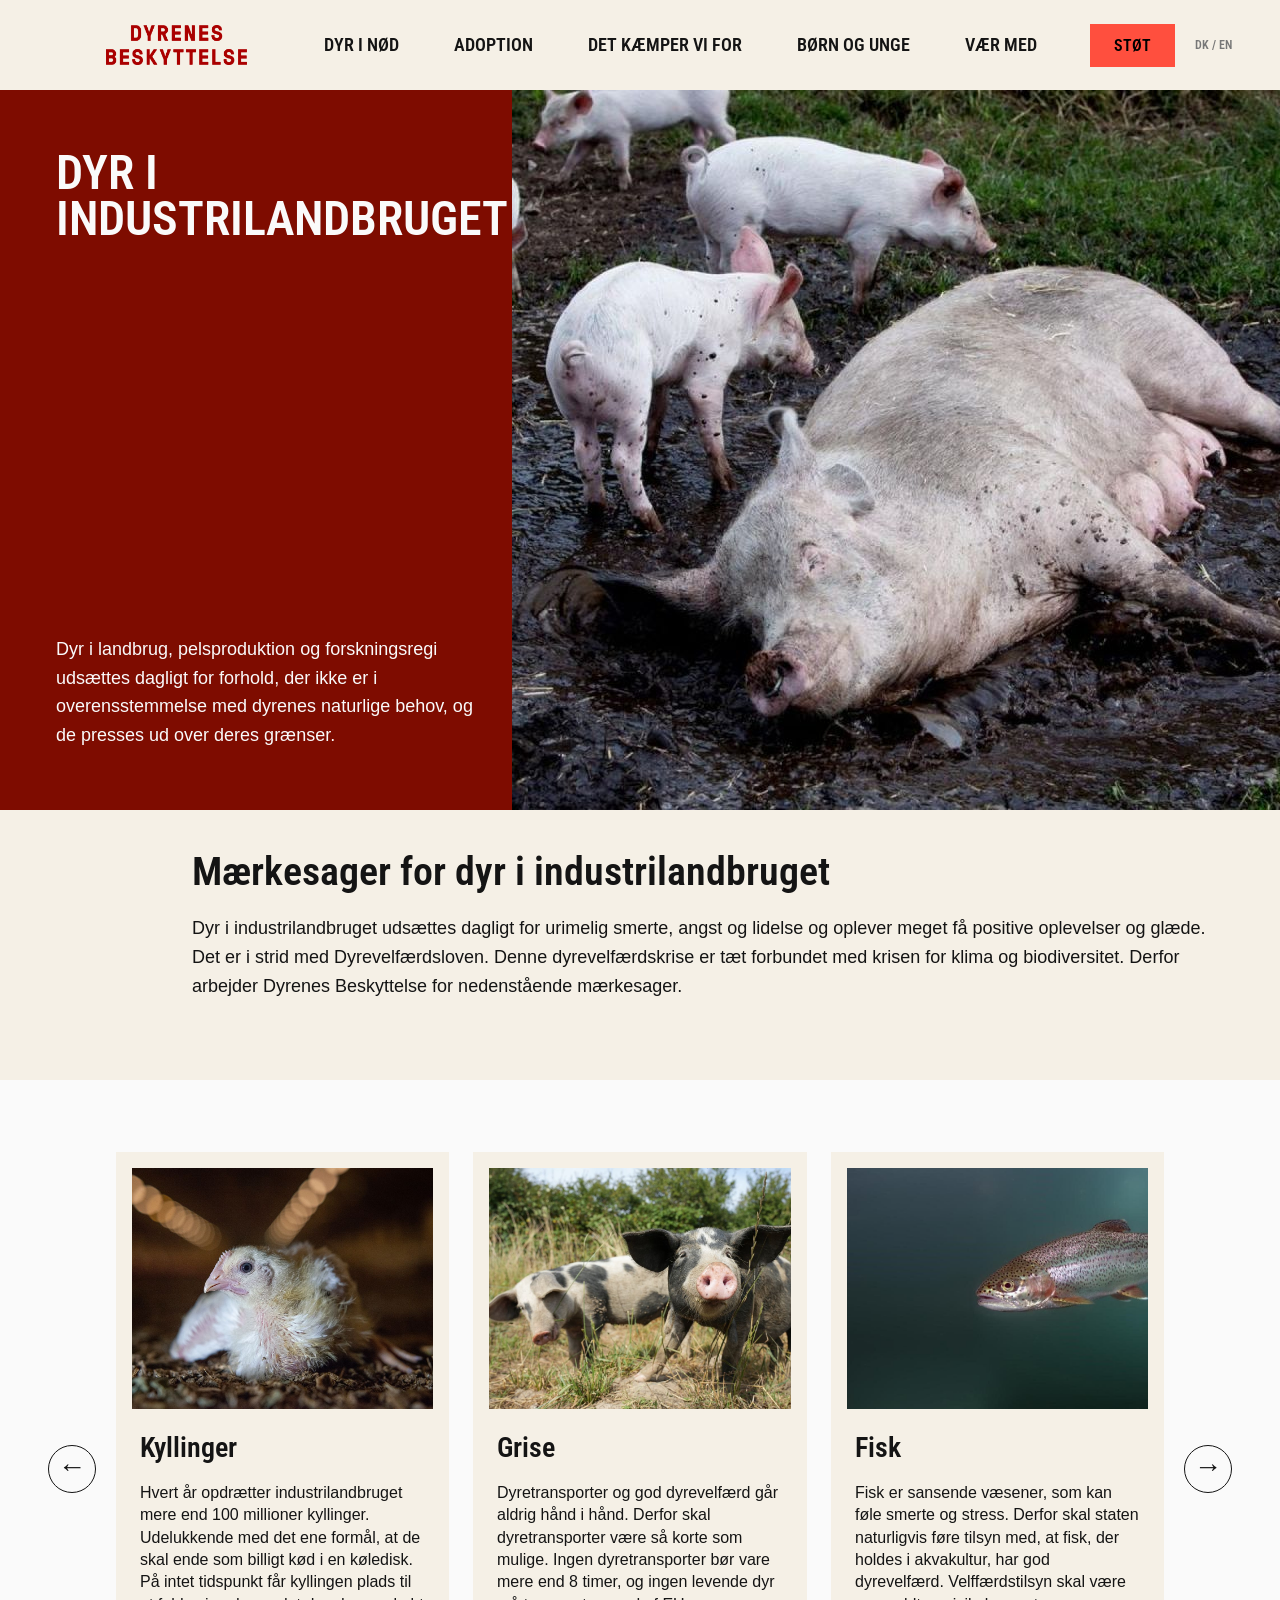
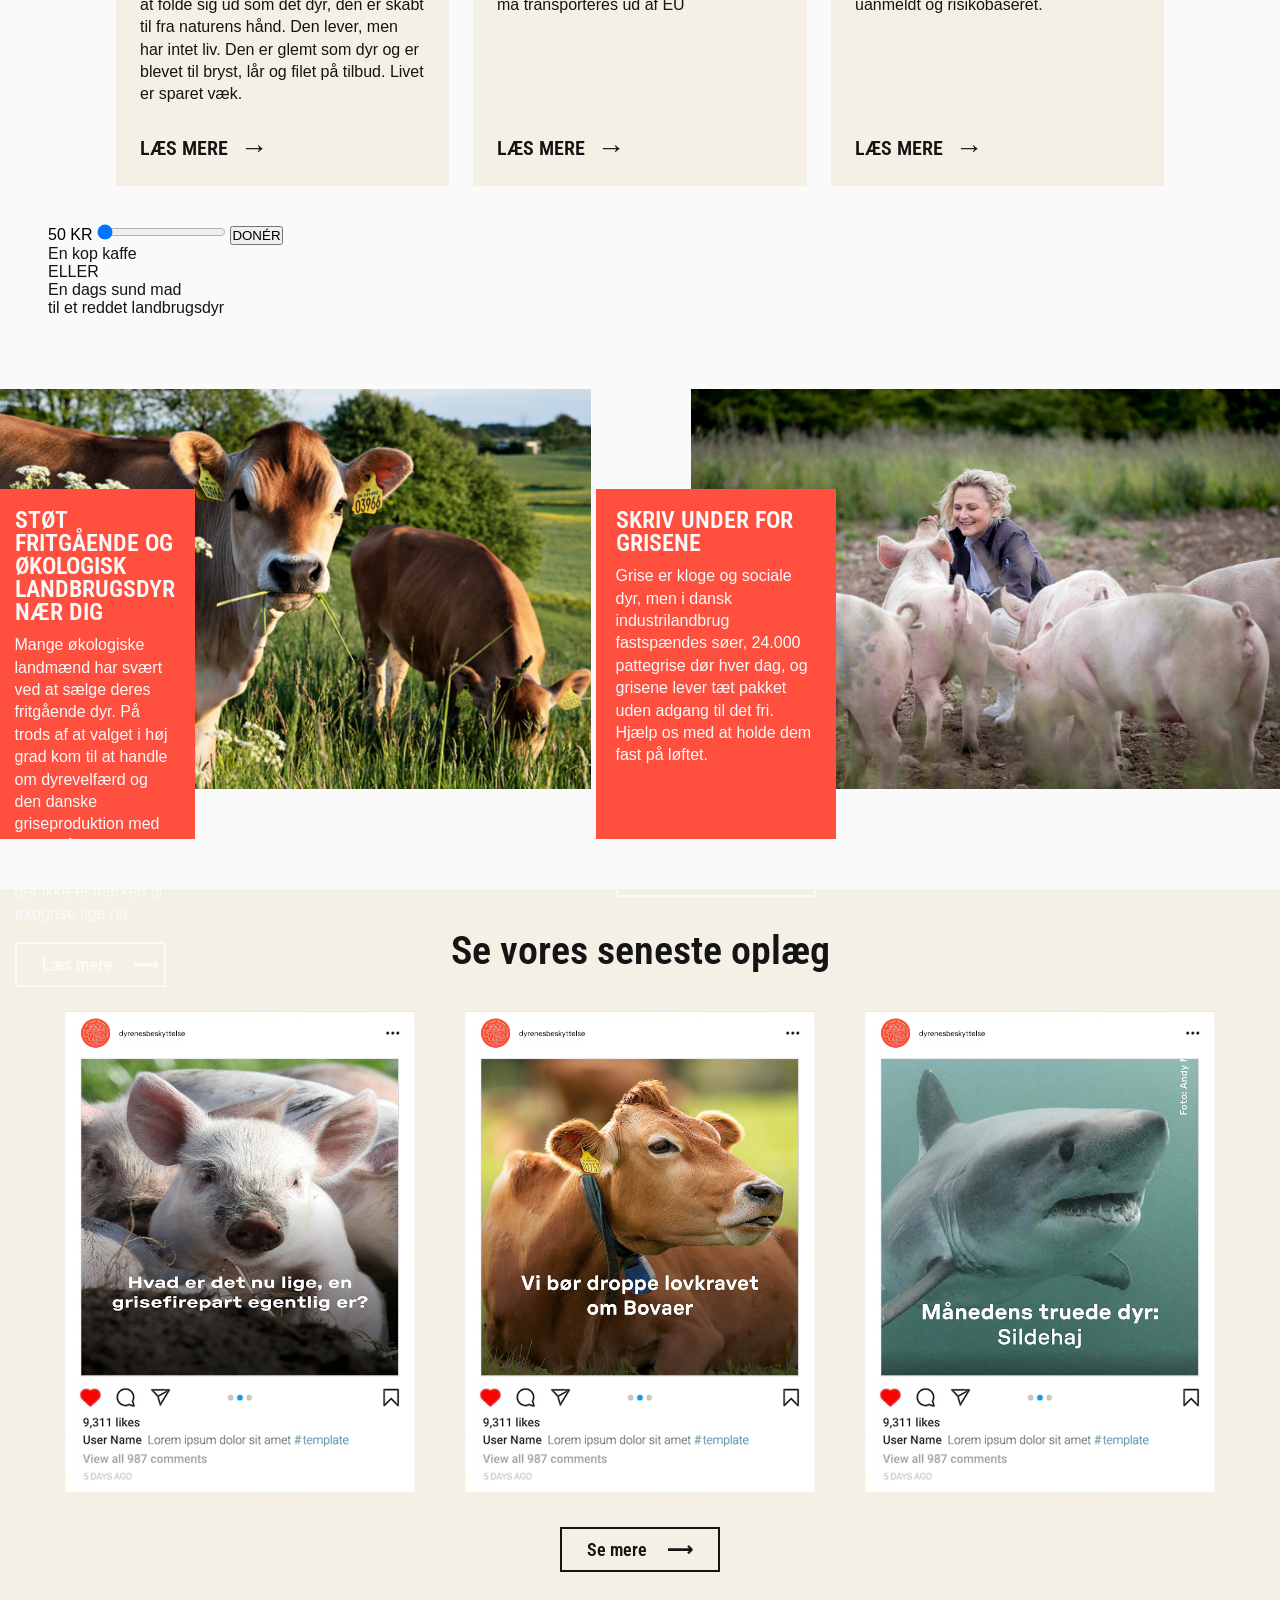
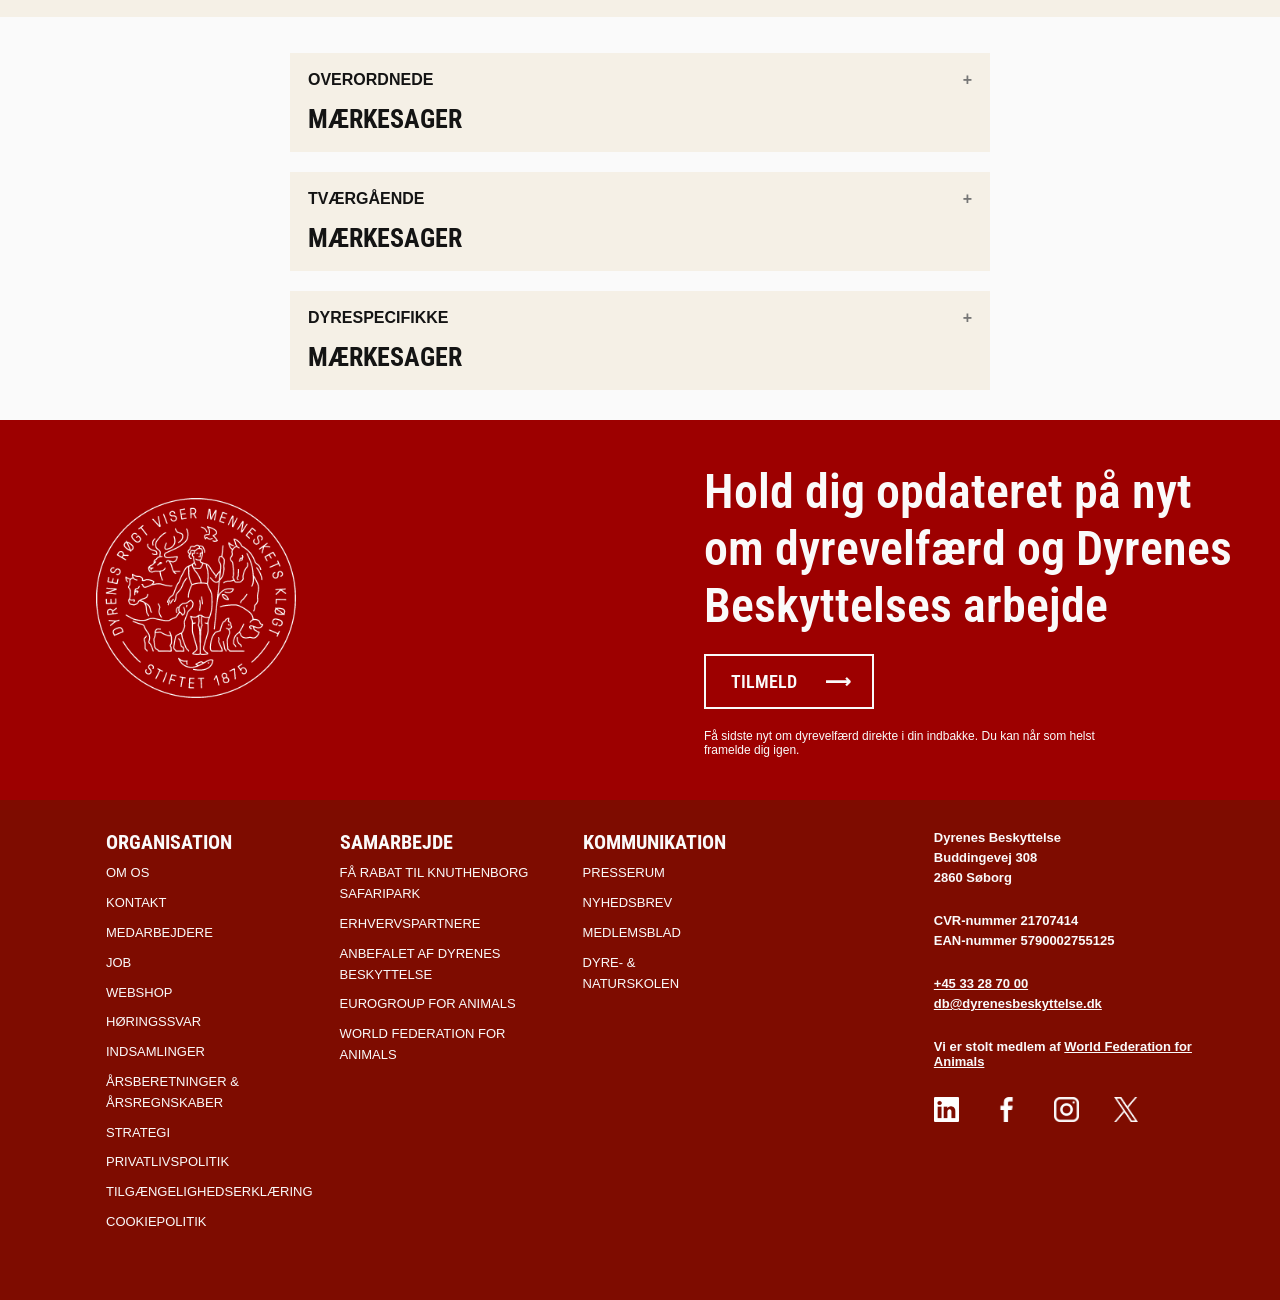
==== commit 11dc025e: "instagram alignment" ====
--- a/index.html
+++ b/index.html
@@ -259,7 +259,7 @@
             </div>
         </section>
 
-        <section class="content-section">
+        <section class="content-section fakestagram-section">
             <div class="content-section-inner">
                 <h1>Se vores seneste oplæg</h1>
                 <br>
--- a/stylesheet/style.css
+++ b/stylesheet/style.css
@@ -319,7 +319,7 @@
     margin-top: 0;
     margin-bottom: 12px;
     background: #f5f0e6;
-    border: 1px solid #e5d6d6;
+    border: 1px solid #cfcfcf;
     border-left: 4px solid var(--red);
     padding-left: 16px;
     padding-right: 16px;
@@ -1209,6 +1209,9 @@
 }
 
 .fakestagram {
+    width: 100%;
+    max-width: 1150px;
+    margin: 0 auto;
     display: flex;
     flex-direction: row;
     align-items: center;
@@ -1219,6 +1222,17 @@
 .fakestagram-post {
     width: 350px;
     height: auto;
+}
+
+.fakestagram-section .content-section-inner {
+    margin-left: auto;
+    margin-right: auto;
+    text-align: center;
+}
+
+.fakestagram-section .fakestagram {
+    justify-content: center;
+    margin: 0 auto;
 }
 
 
